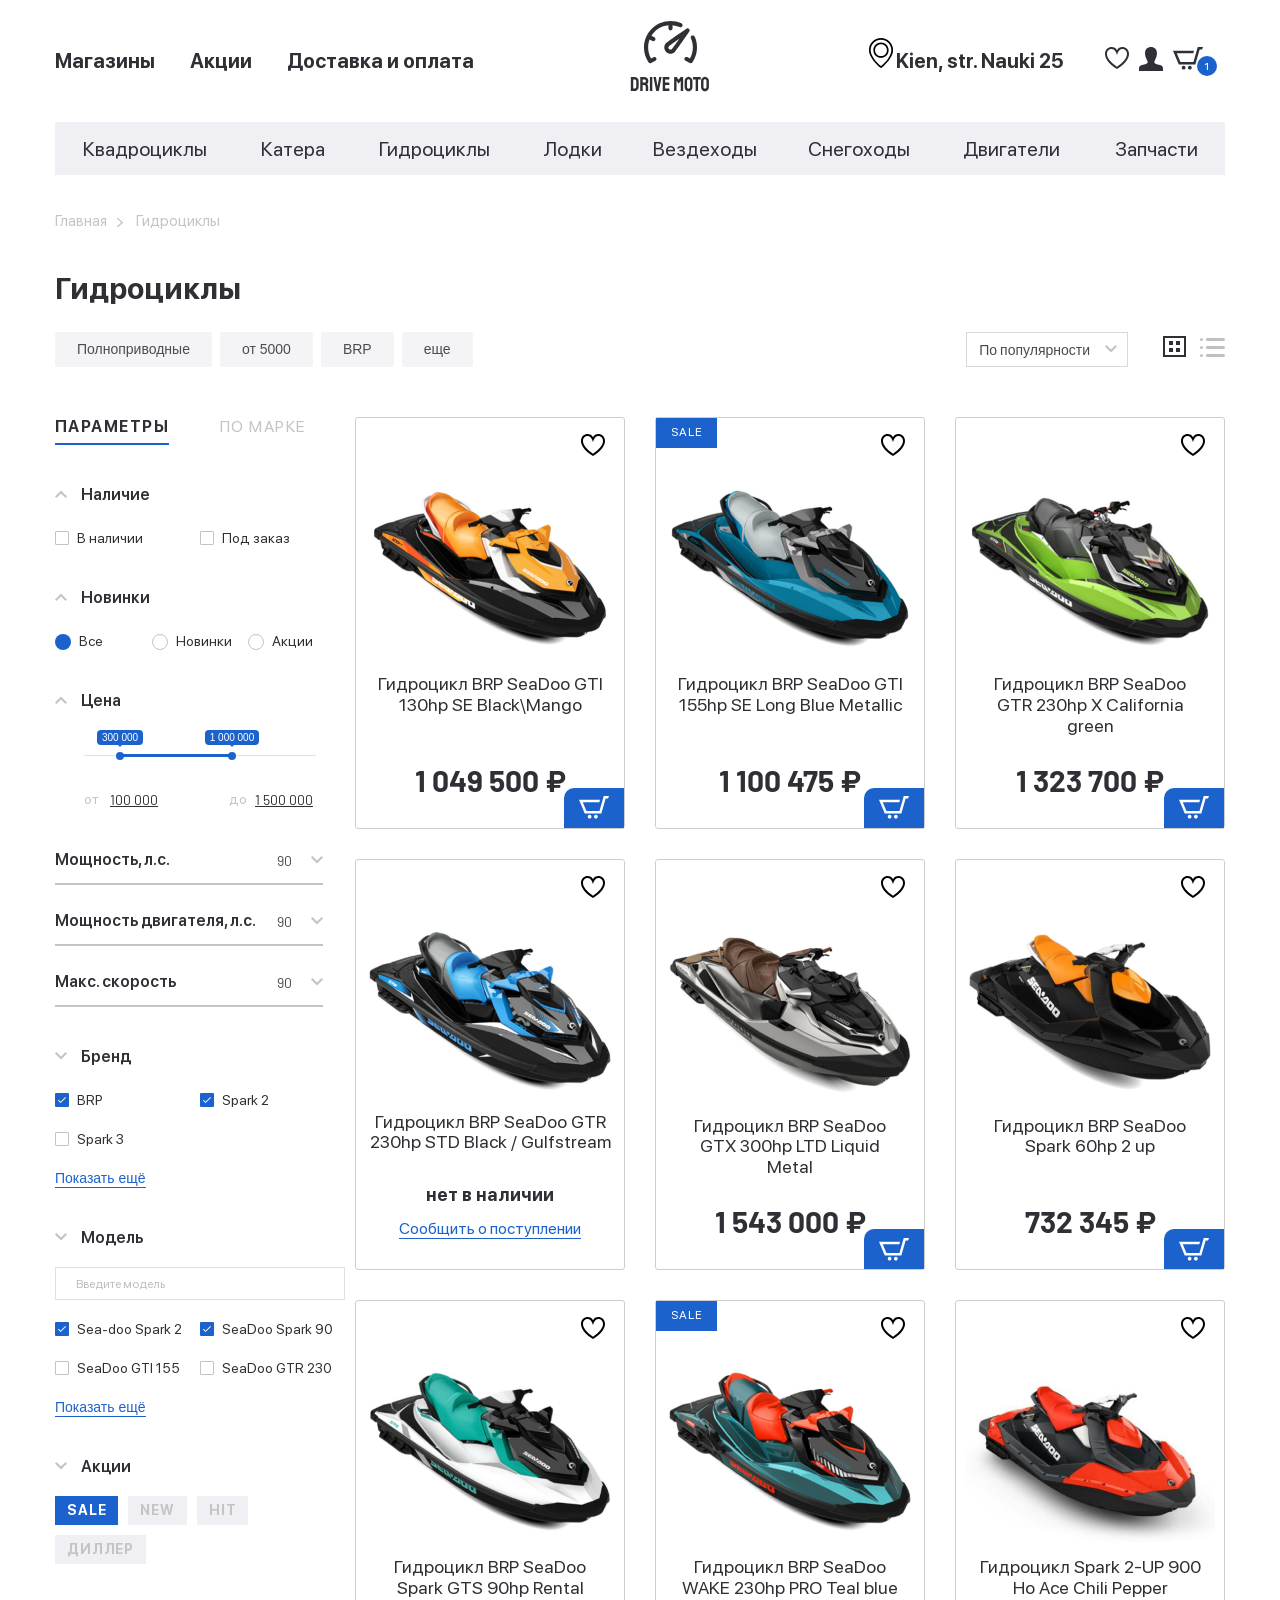
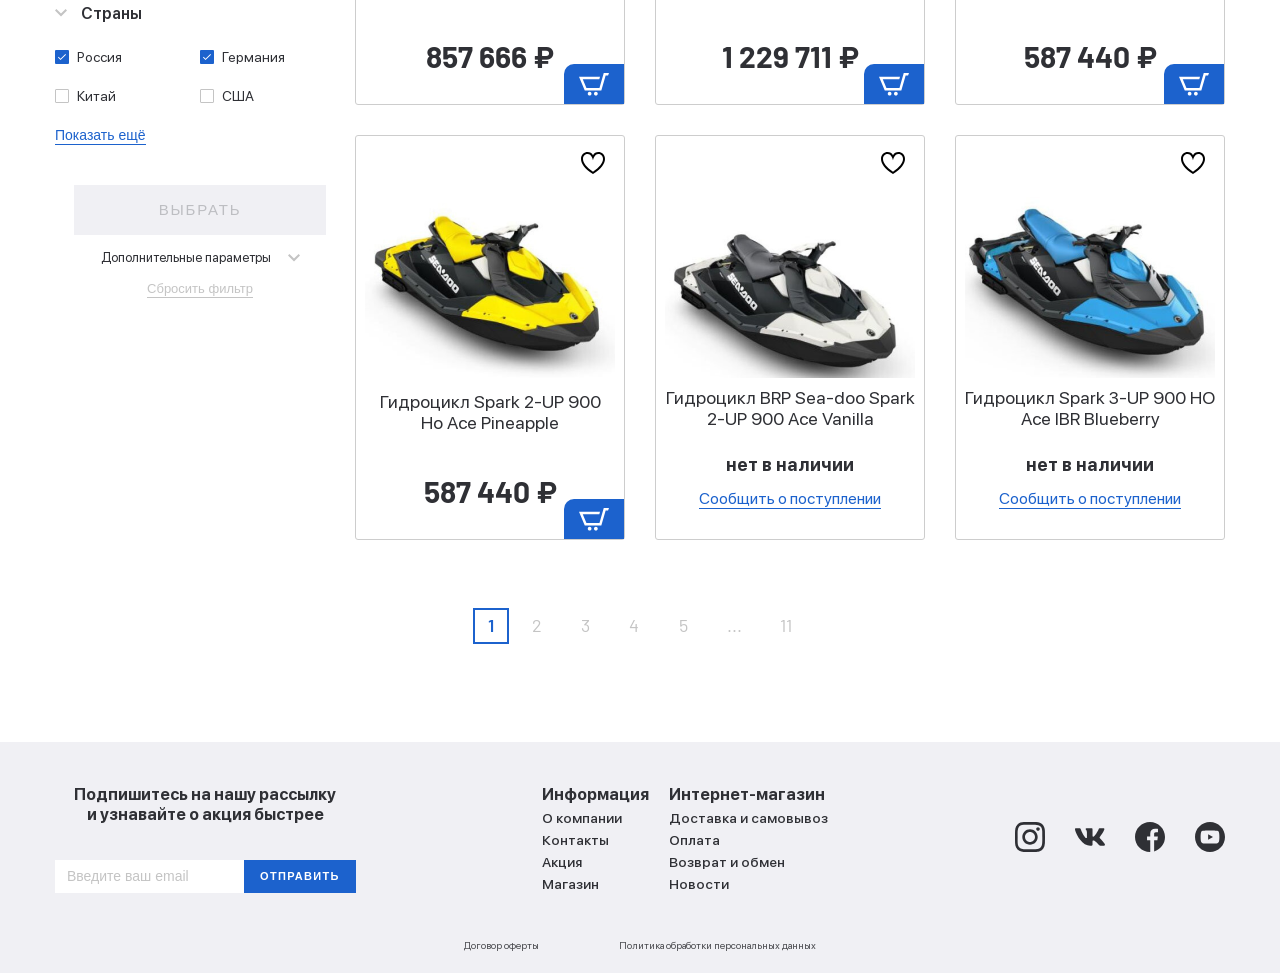
==== catalog.html @ 0e4969b5 "commit" ====
<!DOCTYPE html>
<html lang="en">
<head>
  <meta charset="UTF-8">
  <meta name="viewport" content="width=device-width, initial-scale=1.0">
  <meta http-equiv="X-UA-Compatible" content="ie=edge">
  <title>Online store scooter Category</title>
  <link rel="stylesheet" href="css/style.min.css">
</head>
<body>
    <header class="header">
    <!--  header .header__top -->
    <div class="header__top">
      <div class="container">
        <div class="header__top-inner">
          <!--  nav .menu-nav -->
          <nav class="menu-nav">
            <button class="menu__btn" type="button">
              <div class="menu__btn-line"></div>
              <div class="menu__btn-line"></div>
              <div class="menu__btn-line"></div>
            </button>
            <ul class="menu-nav__list">
              <li class="menu-nav__item">
                <a class="menu-nav__link" href="#">Магазины</a>
              </li>

              <li class="menu-nav__item">
                <a class="menu-nav__link" href="#">Акции</a>
              </li>

              <li class="menu-nav__item">
                <a class="menu-nav__link" href="#">Доставка и оплата</a>
              </li>
            </ul>
          </nav>
          <!-- / nav.menu-nav -->

          <a class="logo" href="/">
            <img class="logo__img" src="img/logo.svg" alt="logo">
            <img class="logo__img-mobile" src="img/logo-mobile.svg" alt="logo">
          </a>

          <!--  .header__box -->
          <div class="header__box">
            <p class="header__adress">Kien,  str. Nauki  25</p>

            <ul class="user-list">
              <li class="user-list__item">
                <a class="user-list__link" href="#">
                  <img src="img/heart.svg" alt="hard">
                </a>
              </li>

              <li class="user-list__item">
                <a class="user-list__link" href="#">
                  <img src="img/user.svg" alt="user">
                </a>
              </li>

              <li class="user-list__item">
                <a class="user-list__link basket" href="#">
                  <img src="img/basket.svg" alt="cart">
                  <p class="basket__num">1</p>
                </a>
              </li> 
            </ul>

          </div>
          <!-- / .header__box -->

        </div>

      </div>
    </div>
    <!-- / header.header__top -->

    <!--  menu-mobile -->
    <div class="menu-mobile">
      <ul class="menu-mobile__list">
        <li class=" menu-mobile__item">
          <a class="menu-mobile__link" href="#">
            <img class="menu-mobile__img" src="img/user-mobile.svg" alt="icon">
            <p>Войти</p>
          </a>
        </li>

        <li class=" menu-mobile__item">
          <a class="menu-mobile__link" href="#">
            <img class="menu-mobile__img" src="img/user-mobile.svg" alt="icon">
            <p>Регистрация</p>
          </a>
        </li>

        <li class=" menu-mobile__item">
          <a class="menu-mobile__link" href="#">
            <img class="menu-mobile__img" src="img/favorite-mobile.svg" alt="icon">
            <p>Избранное</p>
          </a>
        </li>

        <li class=" menu-mobile__item">
          <a class="menu-mobile__link" href="#">
            <img class="menu-mobile__img" src="img/basket.svg" alt="icon">
            <p>Корзина</p>
          </a>
        </li>

        <li class=" menu-mobile__item">
          <a class="menu-mobile__link" href="#">
            <img class="menu-mobile__img" src="img/home.svg" alt="icon">
            <p>Магазины</p>
          </a>
        </li>

        <li class=" menu-mobile__item">
          <a class="menu-mobile__link" href="#">
            <img class="menu-mobile__img" src="img/persent.svg" alt="icon">
            <p>Акции</p>
          </a>
        </li>

        <li class=" menu-mobile__item">
          <a class="menu-mobile__link" href="#">
            <img class="menu-mobile__img" src="img/box.svg" alt="icon">
            <p>Доставка и оплата</p>
          </a>
        </li>

        <li class=" menu-mobile__item">
          <a class="menu-mobile__link" href="#">
            <p>Квадроциклы</p>
          </a>
        </li>

        <li class=" menu-mobile__item">
          <a class="menu-mobile__link" href="#">
            <p>Катера</p>
          </a>
        </li>

        <li class=" menu-mobile__item active">
          <a class="menu-mobile__link" href="#">
            <p>Гидроциклы</p>
          </a>
        </li>

        <li class=" menu-mobile__item">
          <a class="menu-mobile__link" href="#">
            <p>Лодки</p>
          </a>
        </li>

        <li class=" menu-mobile__item">
          <a class="menu-mobile__link" href="#">
            <p>Вездеходы</p>
          </a>
        </li>

        <li class=" menu-mobile__item">
          <a class="menu-mobile__link" href="#">
            <p>Снегоходы</p>
          </a>
        </li>

        <li class=" menu-mobile__item">
          <a class="menu-mobile__link" href="#">
            <p>Двигатели</p>
          </a>
        </li>

        <li class=" menu-mobile__item">
          <a class="menu-mobile__link" href="#">
            <p>Запчасти</p>
          </a>
        </li>
      </ul>

      <p class="menu-mobile__adress">Москва,<br>ул. Науки  25</p>
    </div>
    <!-- / menu-mobile -->

    <!--  menu-mobile__line -->
    <div class="menu-mobile__line">
      <ul class="menu-nav__list">
        <li class="menu-nav__item">
          <a class="menu-nav__link" href="#">Магазины</a>
        </li>

        <li class="menu-nav__item">
          <a class="menu-nav__link" href="#">Акции</a>
        </li>

        <li class="menu-nav__item">
          <a class="menu-nav__link" href="#">Доставка и оплата</a>
        </li>
      </ul>
    </div>
    <!-- / menu-mobile__line -->

    <!--  header__bottom -->
    <div class="header__bottom">
      <div class="container">
        <div class="header__bottom-inner">
          <!--  .menu-categories -->
          <ul class="menu-categories">
            <li class="menu-categories__item">
              <a class="menu-categories__link area__link" href="#" aria-label="Квадроциклы"></a>
            </li>

            <li class="menu-categories__item">
              <a class="menu-categories__link area__link" href="#" aria-label="Катера"></a>
            </li>

            <li class="menu-categories__item">
              <a class="menu-categories__link area__link" href="#" aria-label="Гидроциклы"></a>
            </li>

            <li class="menu-categories__item">
              <a class="menu-categories__link area__link" href="#" aria-label="Лодки"></a>
            </li>

            <li class="menu-categories__item">
              <a class="menu-categories__link area__link" href="#" aria-label="Вездеходы"></a>
            </li>

            <li class="menu-categories__item">
              <a class="menu-categories__link area__link" href="#" aria-label="Снегоходы"></a>
            </li>

            <li class="menu-categories__item">
              <a class="menu-categories__link area__link" href="#" aria-label="Двигатели"></a>
            </li>

            <li class="menu-categories__item">
              <a class="menu-categories__link area__link" href="#" aria-label="Запчасти"></a>
            </li>
          </ul>
          <!--  .menu-categories -->
        </div>
      </div>
    </div>
    <!--  .header__bottom -->
  </header>
  
  <div class="breadcrumbs">
  <div class="container">
    <ul class="breadcrumbs__list">
      <li class="breadcrumbs__list-item">
        <a href="#">Главная</a>
      </li>
      <li class="breadcrumbs__list-item">
        <span>Гидроциклы</span>
      </li>
    </ul>
  </div>
</div>  
    <section class="catalog">
    <div class="container">
      <h2 class="catalog__title">Гидроциклы</h2>
      <!--  catalog__filter-->
      <div class="catalog__filter">
        <!--  catalog__filter-items-->
        <div class="catalog__filter-items">
          <button>Полноприводные</button>
          <button>от 5000</button>
          <button>BRP</button>
          <button>еще</button>
        </div>

        <!--  catalog__filter-btn-->
        <div class="catalog__filter-btns">
          <select class="filter-style catalog__filter-select">
            <option>По популярности</option>
            <option>По скидке</option>
            <option>По дате</option>
          </select>

          <div class="catalog__filter-btnbox">
            <button class="catalog__filter-btn catalog__filter-btngrid active">
              <svg width="23" height="21" viewBox="0 0 23 21" fill="none" xmlns="http://www.w3.org/2000/svg">
                <rect x="1" y="1" width="21" height="19" stroke="#2F3035" stroke-width="2"/>
                <rect x="7" y="6" width="2" height="2" fill="#2F3035" stroke="#2F3035" stroke-width="2"/>
                <rect x="7" y="13" width="2" height="2" fill="#2F3035" stroke="#2F3035" stroke-width="2"/>
                <rect x="14" y="6" width="2" height="2" fill="#2F3035" stroke="#2F3035" stroke-width="2"/>
                <rect x="14" y="13" width="2" height="2" fill="#2F3035" stroke="#2F3035" stroke-width="2"/>
              </svg>
            </button>
            <button class="catalog__filter-btn catalog__filter-btnlist">
              <svg width="25" height="19" viewBox="0 0 25 19" fill="none" xmlns="http://www.w3.org/2000/svg">
              <g opacity="1">
              <rect x="6" width="19" height="3" rx="1.5" fill="#2F3035"/>
              <rect x="6" y="8" width="19" height="3" rx="1.5" fill="#2F3035"/>
              <rect x="6" y="16" width="19" height="3" rx="1.5" fill="#2F3035"/>
              <rect width="3" height="3" rx="1.5" fill="#2F3035"/>
              <rect y="8" width="3" height="3" rx="1.5" fill="#2F3035"/>
              <rect y="16" width="3" height="3" rx="1.5" fill="#2F3035"/>
              </g>
              </svg>
              </button>
          </div>
        </div>

        <!-- / catalog__filter-btn-->
      </div>
      <!-- / catalog__filter-->

      <!--  catalog__inner-->
      <div class="catalog__inner">
        <!--  catalog__inner-aside-->
        <aside class="catalog__inner-aside aside-filter">
          <button class="aside-filter__btn">Фильтр</button>

          <div class="tabs-wrapper">
            <!--  tabs aside-filter__tabs-->
            <div class="tabs aside-filter__tabs">
                <a class="tab aside-filter__tab tab--active" href="#aside-filter__options"><span>Параметры</span></a>
                <a class="tab aside-filter__tab" href="#aside-filter__brand"><span>По марке</span></a>
            </div>
            <!-- / tabs aside-filter__tabs-->

            <div class="tabs-container">
              <div class="tabs-content aside-filter__tabs-content tabs-content--active" id="aside-filter__options">
                <!-- / tabs aside-filter__form-->
                <form class="aside-filter__form" action="#" id="aside-filter__form">
                  <ul class="aside-filter__list">
                    <li class="aside-filter__item aside-filter__item-drop active">
                      <h4 class="aside-filter__item-title filter__item-drop">Наличие</h4>

                      <div class="aside-filter__content aside-filter__content-checkbox">
                        <div class="aside-filter__content-box">
                          <label class="aside-filter__content-label">
                            <input class="filter-style" type="checkbox">В наличии
                          </label >
                        </div>

                        <div class="aside-filter__content-box">
                          <label class="aside-filter__content-label">
                            <input class="filter-style" type="checkbox">Под заказ
                          </label>
                        </div>
                      </div>
                    </li>

                    <li class="aside-filter__item aside-filter__item-drop active">
                      <h4 class="aside-filter__item-title filter__item-drop">Новинки</h4>

                      <div class="aside-filter__content aside-filter__content-radio">
                        <div class="aside-filter__content-box">
                          <label class="aside-filter__content-label">
                            <input class="filter-style checked" type="radio" name="radio">Все
                          </label >
                        </div>

                        <div class="aside-filter__content-box">
                          <label class="aside-filter__content-label">
                            <input class="filter-style" type="radio" name="radio">Новинки
                          </label>
                        </div>

                        <div class="aside-filter__content-box">
                          <label class="aside-filter__content-label">
                            <input class="filter-style" type="radio" name="radio">Акции
                          </label>
                        </div>
                      </div>
                    </li>

                    <li class="aside-filter__item aside-filter__item-drop aside-filter__item-drop-range active">
                      <h4 class="aside-filter__item-title filter__item-drop">Цена</h4>

                      <div class="aside-filter__content">

                        <input type="text" class="js-range-slider" name="my_range" value=""
                          data-type="double"
                          data-min="100000"
                          data-max="1500000"
                          data-from="300000"
                          data-to="1000000"
                          data-grid="false"
                          data-step="10000"
                        />

                      </div>

                    </li>

                    <li class="aside-filter__item aside-filter__item-list">
                      <div class="filter__item-list">
                        <h4 class="aside-filter__item-title filter__item-listtitle">Мощность, л.с.</h4>
                        
                        <select class="filter-style filter__item-listselect">
                          <option>90</option>
                          <option>130</option>
                          <option>150</option>
                          <option>200</option>
                        </select>
                      </div>

                      <div class="filter__item-list">
                        <h4 class="aside-filter__item-title filter__item-listtitle">Мощность двигателя, л.с.</h4>
                        
                        <select class="filter-style filter__item-listselect">
                          <option>90</option>
                          <option>130</option>
                          <option>150</option>
                          <option>200</option>
                        </select>
                      </div>

                      <div class="filter__item-list">
                        <h4 class="aside-filter__item-title filter__item-listtitle">Макс. скорость</h4>
                        
                        <select class="filter-style filter__item-listselect">
                          <option>90</option>
                          <option>130</option>
                          <option>150</option>
                          <option>200</option>
                        </select>
                      </div>
                    </li>

                    <li class="aside-filter__item">
                      <h4 class="aside-filter__item-title filter__item-drop">Бренд</h4>

                      <div class="aside-filter__content">
                        <div class="aside-filter__content-box">
                          <label class="aside-filter__content-label">
                            <input class="filter-style checked" type="checkbox">BRP
                          </label >
                        </div>

                        <div class="aside-filter__content-box">
                          <label class="aside-filter__content-label">
                            <input class="filter-style checked" type="checkbox">Spark 2
                          </label>
                        </div>

                        <div class="aside-filter__content-box">
                          <label class="aside-filter__content-label">
                            <input class="filter-style" type="checkbox">Spark 3
                          </label>
                        </div>

                        <div class="filter-more">
                          <button class="filter-more__btn" type="button">Показать ещё</button>
                        </div>
                      </div>
                      
                    </li>

                    <li class="aside-filter__item">
                      <h4 class="aside-filter__item-title filter__item-drop">Модель</h4>

                      <div class="aside-filter__content">
                        <input class="filter-search" type="text" placeholder="Введите модель">

                        <div class="aside-filter__content-box">
                          <label class="aside-filter__content-label">
                            <input class="filter-style checked" type="checkbox">Sea-doo Spark 2
                          </label >
                        </div>

                        <div class="aside-filter__content-box">
                          <label class="aside-filter__content-label">
                            <input class="filter-style checked" type="checkbox">SeaDoo Spark 90 
                          </label>
                        </div>

                        <div class="aside-filter__content-box">
                          <label class="aside-filter__content-label">
                            <input class="filter-style" type="checkbox">SeaDoo GTI 155
                          </label>
                        </div>

                        <div class="aside-filter__content-box">
                          <label class="aside-filter__content-label">
                            <input class="filter-style" type="checkbox">SeaDoo GTR 230
                          </label>
                        </div>

                        <div class="filter-more">
                          <button class="filter-more__btn" type="button">Показать ещё</button>
                        </div>
                      </div>
                    </li>

                    <li class="aside-filter__item btn-checked">
                      <h4 class="aside-filter__item-title filter__item-drop ">Акции</h4>

                      <div class="aside-filter__content">
                        <div class="aside-filter__content-box checked">
                          <label class="aside-filter__content-label">
                            <input class="filter-style" type="checkbox">SALE
                          </label >
                        </div>

                        <div class="aside-filter__content-box">
                          <label class="aside-filter__content-label">
                            <input class="filter-style" type="checkbox">NEW
                          </label>
                        </div>

                        <div class="aside-filter__content-box">
                          <label class="aside-filter__content-label">
                            <input class="filter-style" type="checkbox">HIT
                          </label>
                        </div>

                        <div class="aside-filter__content-box">
                          <label class="aside-filter__content-label">
                            <input class="filter-style" type="checkbox">ДИЛЛЕР
                          </label>
                        </div>
                      </div>
                    </li>

                    <li class="aside-filter__item">
                      <h4 class="aside-filter__item-title filter__item-drop">Страны</h4>

                      <div class="aside-filter__content">
                        <div class="aside-filter__content-box">
                          <label class="aside-filter__content-label">
                            <input class="filter-style checked" type="checkbox">Россия
                          </label >
                        </div>

                        <div class="aside-filter__content-box">
                          <label class="aside-filter__content-label">
                            <input class="filter-style checked" type="checkbox">Германия
                          </label>
                          </div>

                        <div class="aside-filter__content-box">
                          <label class="aside-filter__content-label">
                            <input class="filter-style" type="checkbox">Китай
                          </label>
                          </div>

                        <div class="aside-filter__content-box">
                          <label class="aside-filter__content-label">
                            <input class="filter-style" type="checkbox">CША
                          </label>
                        </div>

                        <div class="filter-more">
                          <button class="filter-more__btn" type="button">Показать ещё</button>
                        </div>
                      </div>
                    </li>

                    <li class="aside-filter__item aside-filter__item-send ">
                      <button class="filter-btn__send" type="submit" disabled>ВЫБРАТЬ</button>

                      <div class="filter__extra" type="submit">
                        <div class="filter__extra-title">Дополнительные параметры</div>
                        <div class="filter__extra-content">
                          <p class="text">Lorem ipsum dolor sit.</p>
                          <p class="text">Lorem ipsum dolor sit.</p>
                          <p class="text">Lorem ipsum dolor sit.</p>
                          <p class="text">Lorem ipsum dolor sit.</p>
                        </div>
                      </div>
                      
                      <button class="filter-btn__reset" type="reset" form="aside-filter__form">Сбросить фильтр</button>
                    </li>
                  </ul>
                </form>
              </div>

              <div class="tabs-content aside-filter__tabs-content" id="aside-filter__brand">tabs-content 2</div>
            </div>
          </div>
        </aside>
        <!-- / catalog__inner-aside-->

        <!--  catalog__inner-list-->
        <div class="catalog__inner-list">
          <div class="products-item__wrapper">
            <button class="products-item__favorite"></button>

            <a class="products-item" href="#">
              <div class="products-item__img">
                <img src="img/content/gidrotsikl-1.png" alt="product">
              </div>
              <h3 class="products-item__title">Гидроцикл BRP SeaDoo GTI 130hp SE Black\Mango</h3>
              
              <p class="price products-item__price">1 049 500 &#x20bd</p>
              <p class="products-item__hover-text">посмотреть товар</p>
              <p class="products-item__notify-text">нет в наличии</p>
              <a class="products-item__notify-link" href="#">Сообщить о поступлении</a>
            </a>

            <button class="products-item__basket">
              <img src="img/basket-white.svg" alt="cart">
            </button>
          </div>

          <div class="products-item__wrapper">
            <button class="products-item__favorite"></button>

            <a class="products-item products-item--sale" href="#">
              <div class="products-item__img">
                <img src="img/content/gidrotsikl-2.png" alt="product">
              </div>
              <h3 class="products-item__title">Гидроцикл BRP SeaDoo GTI 155hp SE Long Blue Metallic</h3>
              
              <p class="price products-item__price">1 100 475 &#x20bd</p>
              <p class="products-item__hover-text">посмотреть товар</p>
              <p class="products-item__notify-text">нет в наличии</p>
              <a class="products-item__notify-link" href="#">Сообщить о поступлении</a>
            </a>

            <button class="products-item__basket">
              <img src="img/basket-white.svg" alt="cart">
            </button>
          </div>

          <div class="products-item__wrapper">
            <button class="products-item__favorite"></button>

            <a class="products-item  " href="#">
              <div class="products-item__img">
                <img src="img/content/gidrotsikl-3.png" alt="product">
              </div>
              <h3 class="products-item__title">Гидроцикл BRP SeaDoo GTR 230hp X California green </h3>
              
              <p class="price products-item__price">1 323 700 &#x20bd</p>
              <p class="products-item__hover-text">посмотреть товар</p>
              <p class="products-item__notify-text">нет в наличии</p>
              <a class="products-item__notify-link" href="#">Сообщить о поступлении</a>
            </a>

            <button class="products-item__basket">
              <img src="img/basket-white.svg" alt="cart">
            </button>
          </div>

          <div class="products-item__wrapper products-item__not-available">
            <button class="products-item__favorite"></button>

            <a class="products-item  products-item--sale" href="#">
              <div class="products-item__img">
                <img src="img/content/gidrotsikl-4.png" alt="product">
              </div>
              <h3 class="products-item__title">Гидроцикл BRP SeaDoo GTR 230hp STD Black / Gulfstream</h3>
              
              <p class="price products-item__price">1 323 700 &#x20bd</p>
              <p class="products-item__hover-text">посмотреть товар</p>
              <p class="products-item__notify-text">нет в наличии</p>
              <a class="products-item__notify-link" href="#">Сообщить о поступлении</a>
            </a>

            <button class="products-item__basket">
              <img src="img/basket-white.svg" alt="cart">
            </button>
          </div>

          <div class="products-item__wrapper">
            <button class="products-item__favorite"></button>

            <a class="products-item  " href="#">
              <div class="products-item__img">
                <img src="img/content/gidrotsikl-5.png" alt="product">
              </div>
              <h3 class="products-item__title">Гидроцикл BRP SeaDoo GTX 300hp LTD Liquid Metal</h3>
              
              <p class="price products-item__price">1 543 000 &#x20bd</p>
              <p class="products-item__hover-text">посмотреть товар</p>
              <p class="products-item__notify-text">нет в наличии</p>
              <a class="products-item__notify-link" href="#">Сообщить о поступлении</a>
            </a>

            <button class="products-item__basket">
              <img src="img/basket-white.svg" alt="cart">
            </button>
          </div>

          <div class="products-item__wrapper">
            <button class="products-item__favorite"></button>

            <a class="products-item  " href="#">
              <div class="products-item__img">
                <img src="img/content/gidrotsikl-6.png" alt="product">
              </div>
              <h3 class="products-item__title">Гидроцикл BRP SeaDoo Spark 60hp 2 up</h3>
              
              <p class="price products-item__price">732 345 &#x20bd</p>
              <p class="products-item__hover-text">посмотреть товар</p>
              <p class="products-item__notify-text">нет в наличии</p>
              <a class="products-item__notify-link" href="#">Сообщить о поступлении</a>
            </a>

            <button class="products-item__basket">
              <img src="img/basket-white.svg" alt="cart">
            </button>
          </div>

          <div class="products-item__wrapper">
            <button class="products-item__favorite"></button>

            <a class="products-item  " href="#">
              <div class="products-item__img">
                <img src="img/content/gidrotsikl-7.png" alt="product">
              </div>
              <h3 class="products-item__title">Гидроцикл BRP SeaDoo Spark GTS 90hp Rental</h3>
              
              <p class="price products-item__price">857 666 &#x20bd</p>
              <p class="products-item__hover-text">посмотреть товар</p>
              <p class="products-item__notify-text">нет в наличии</p>
              <a class="products-item__notify-link" href="#">Сообщить о поступлении</a>
            </a>

            <button class="products-item__basket">
              <img src="img/basket-white.svg" alt="cart">
            </button>
          </div>

          <div class="products-item__wrapper">
            <button class="products-item__favorite"></button>

            <a class="products-item  products-item--sale" href="#">
              <div class="products-item__img">
                <img src="img/content/gidrotsikl-8.png" alt="product">
              </div>
              <h3 class="products-item__title">Гидроцикл BRP SeaDoo WAKE 230hp PRO Teal blue </h3>
              
              <p class="price products-item__price">1 229 711 &#x20bd</p>
              <p class="products-item__hover-text">посмотреть товар</p>
              <p class="products-item__notify-text">нет в наличии</p>
              <a class="products-item__notify-link" href="#">Сообщить о поступлении</a>
            </a>

            <button class="products-item__basket">
              <img src="img/basket-white.svg" alt="cart">
            </button>
          </div>

          <div class="products-item__wrapper">
            <button class="products-item__favorite"></button>

            <a class="products-item  " href="#">
              <div class="products-item__img">
                <img src="img/content/gidrotsikl-9.png" alt="product">
              </div>
              <h3 class="products-item__title">Гидроцикл Spark 2-UP 900 Ho Ace Chili Pepper</h3>
              
              <p class="price products-item__price">587 440 &#x20bd</p>
              <p class="products-item__hover-text">посмотреть товар</p>
              <p class="products-item__notify-text">нет в наличии</p>
              <a class="products-item__notify-link" href="#">Сообщить о поступлении</a>
            </a>

            <button class="products-item__basket">
              <img src="img/basket-white.svg" alt="cart">
            </button>
          </div>

          <div class="products-item__wrapper">
            <button class="products-item__favorite"></button>

            <a class="products-item  " href="#">
              <div class="products-item__img">
                <img src="img/content/gidrotsikl-10.png" alt="product">
              </div>
              <h3 class="products-item__title">Гидроцикл Spark 2-UP 900 Ho Ace Pineapple </h3>
              
              <p class="price products-item__price">587 440 &#x20bd</p>
              <p class="products-item__hover-text">посмотреть товар</p>
              <p class="products-item__notify-text">нет в наличии</p>
              <a class="products-item__notify-link" href="#">Сообщить о поступлении</a>
            </a>

            <button class="products-item__basket">
              <img src="img/basket-white.svg" alt="cart">
            </button>
          </div>

          <div class="products-item__wrapper products-item__not-available">
            <button class="products-item__favorite"></button>

            <a class="products-item  " href="#">
              <div class="products-item__img">
                <img src="img/content/gidrotsikl-11.png" alt="product">
              </div>
              <h3 class="products-item__title">Гидроцикл BRP Sea-doo Spark 2-UP 900 Ace Vanilla</h3>
              
              <p class="price products-item__price">1 323 700 &#x20bd</p>
              <p class="products-item__hover-text">посмотреть товар</p>
              <p class="products-item__notify-text">нет в наличии</p>
              <a class="products-item__notify-link" href="#">Сообщить о поступлении</a>
            </a>

            <button class="products-item__basket">
              <img src="img/basket-white.svg" alt="cart">
            </button>
          </div>

          <div class="products-item__wrapper products-item__not-available">
            <button class="products-item__favorite"></button>

            <a class="products-item  " href="#">
              <div class="products-item__img">
                <img src="img/content/gidrotsikl-12.png" alt="product">
              </div>
              <h3 class="products-item__title">Гидроцикл Spark 3-UP 900 HO Ace IBR Blueberry</h3>
              
              <p class="price products-item__price">1 323 700 &#x20bd</p>
              <p class="products-item__hover-text">посмотреть товар</p>
              <p class="products-item__notify-text">нет в наличии</p>
              <a class="products-item__notify-link" href="#">Сообщить о поступлении</a>
            </a>

            <button class="products-item__basket">
              <img src="img/basket-white.svg" alt="cart">
            </button>
          </div>

        </div>
      </div>
      <!-- / catalog__inner-->

      <!--  pagination-->
      <div class="pagination">
        <ul class="pagination-list">
          <li class=" pagination-list__item active">
            <a class="area__link" href="#" aria-label="1"></a>
          </li>
          <li class="pagination-list__item">
            <a class="area__link" href="#" aria-label="2"></a>
          </li>
          <li class="pagination-list__item">
            <a class="area__link" href="#" aria-label="3"></a>
          </li>
          <li class="pagination-list__item">
            <a class="area__link" href="#" aria-label="4"></a>
          </li>
          <li class="pagination-list__item">
            <a class="area__link" href="#" aria-label="5"></a>
          </li>
          <li class="pagination-list__item">
            <a class="area__link" href="#" aria-label="..."></a>
          </li>
          <li class="pagination-list__item">
            <a class="area__link" href="#" aria-label="11"></a>
          </li>
        </ul>
      </div>
      <!-- / pagination-->
    </div>
  </section>  
  
    <footer class="footer">
    <div class="container">
      <h2 class="visually-hidden">Подвал сайта</h2>
      <!--  footer__top-->
      <div class="footer__top">
        <div class="footer__top-inner">
          <div class="footer__top-item footer__top-item--newsletter">
            <h3 class="footer__top-title">Подпишитесь на нашу рассылку<br> и узнавайте о акция быстрее</h3>
            
            <form class="footer-form" action="#">
              <input class="footer-input" type="text" placeholder="Введите ваш email">
              <button class="footer-btn" type="submit">отправить</button>
            </form>
          </div>

          <div class="footer__top-itemmenu">
            <div class="footer__top-item footer__top-item--info">
              <h3 class="footer__top-title">Информация</h3>
              <ul class="footer__list">
                <li class="footer__list-item">
                  <a href="#">О компании</a>
                </li>
                <li class="footer__list-item">
                  <a href="#">Контакты</a>
                </li>
                <li class="footer__list-item">
                  <a href="#">Акция</a>
                </li>
                <li class="footer__list-item">
                  <a href="#">Магазин</a>
                </li>
              </ul>
            </div>
            <div class="footer__top-item footer__top-item--shop">
              <h3 class="footer__top-title">Интернет-магазин</h3>
              <ul class="footer__list">
                <li class="footer__list-item">
                  <a href="#">Доставка и самовывоз</a>
                </li>
                <li class="footer__list-item">
                  <a href="#">Оплата</a>
                </li>
                <li class="footer__list-item">
                  <a href="#">Возврат и обмен</a>
                </li>
                <li class="footer__list-item">
                  <a href="#">Новости</a>
                </li>
              </ul>
            </div>
          </div>

          <div class="footer__top-item footer__top-item--social">
            <ul class="social-list">
              <li class="social-list__item">
                <a href="#">
                  <img src="img/instagram.svg" alt="instagram">
                </a>
              </li>
              <li class="social-list__item">
                <a href="#">
                  <img src="img/vkontakte.svg" alt="vkontakte">
                </a>
              </li>
              <li class="social-list__item">
                <a href="#">
                  <img src="img/facebook.svg" alt="facebook">
                </a>
              </li>
              <li class="social-list__item">
                <a href="#">
                  <img src="img/youtube.svg" alt="youtube">
                </a>
              </li>
            </ul>
          </div>
        </div>
      </div>
      <!-- / footer__top-->

      <!--  footer__top-->
      <div class="footer__bottom">
        <a class="footer__bottom-link" href="#">Договор оферты</a>
        <a class="footer__bottom-link" href="#">Политика обработки персональных данных</a>
      </div>
      <!-- / footer__top-->
    </div>
  </footer>
  <script src="js/app.min.js"></script>
</body>
</html>
---- css/style.min.css ----
@charset "UTF-8";
/**
Ion.RangeSlider, 2.3.1
© Denis Ineshin, 2010 - 2019, IonDen.com
Build date: 2019-12-19 16:51:02
*/
.irs {
  position: relative;
  display: block;
  -webkit-touch-callout: none;
  -webkit-user-select: none;
  -khtml-user-select: none;
  -moz-user-select: none;
  -ms-user-select: none;
  user-select: none;
  font-size: 12px;
  font-family: Arial, sans-serif;
}

.irs-line {
  position: relative;
  display: block;
  overflow: hidden;
  outline: none !important;
}

.irs-bar {
  position: absolute;
  display: block;
  left: 0;
  width: 0;
}

.irs-shadow {
  position: absolute;
  display: none;
  left: 0;
  width: 0;
}

.irs-handle {
  position: absolute;
  display: block;
  box-sizing: border-box;
  cursor: default;
  z-index: 1;
}

.irs-handle.type_last {
  z-index: 2;
}

.irs-min,
.irs-max {
  position: absolute;
  display: block;
  cursor: default;
}

.irs-min {
  left: 0;
}

.irs-max {
  right: 0;
}

.irs-from,
.irs-to,
.irs-single {
  position: absolute;
  display: block;
  top: 0;
  left: 0;
  cursor: default;
  white-space: nowrap;
}

.irs-grid {
  position: absolute;
  display: none;
  bottom: 0;
  left: 0;
  width: 100%;
  height: 20px;
}

.irs-with-grid .irs-grid {
  display: block;
}

.irs-grid-pol {
  position: absolute;
  top: 0;
  left: 0;
  width: 1px;
  height: 8px;
  background: #000;
}

.irs-grid-pol.small {
  height: 4px;
}

.irs-grid-text {
  position: absolute;
  bottom: 0;
  left: 0;
  white-space: nowrap;
  text-align: center;
  font-size: 9px;
  line-height: 9px;
  padding: 0 3px;
  color: #000;
}

.irs-disable-mask {
  position: absolute;
  display: block;
  top: 0;
  left: -1%;
  width: 102%;
  height: 100%;
  cursor: default;
  background: rgba(0, 0, 0, 0);
  z-index: 2;
}

.lt-ie9 .irs-disable-mask {
  background: #000;
  filter: alpha(opacity=0);
  cursor: not-allowed;
}

.irs-disabled {
  opacity: 0.4;
}

.irs-hidden-input {
  position: absolute !important;
  display: block !important;
  top: 0 !important;
  left: 0 !important;
  width: 0 !important;
  height: 0 !important;
  font-size: 0 !important;
  line-height: 0 !important;
  padding: 0 !important;
  margin: 0 !important;
  overflow: hidden;
  outline: none !important;
  z-index: -9999 !important;
  background: none !important;
  border-style: solid !important;
  border-color: transparent !important;
}

.irs--flat {
  height: 40px;
}

.irs--flat.irs-with-grid {
  height: 60px;
}

.irs--flat .irs-line {
  top: 25px;
  height: 12px;
  background-color: #e1e4e9;
  border-radius: 4px;
}

.irs--flat .irs-bar {
  top: 25px;
  height: 12px;
  background-color: #ed5565;
}

.irs--flat .irs-bar--single {
  border-radius: 4px 0 0 4px;
}

.irs--flat .irs-shadow {
  height: 1px;
  bottom: 16px;
  background-color: #e1e4e9;
}

.irs--flat .irs-handle {
  top: 22px;
  width: 16px;
  height: 18px;
  background-color: transparent;
}

.irs--flat .irs-handle > i:first-child {
  position: absolute;
  display: block;
  top: 0;
  left: 50%;
  width: 2px;
  height: 100%;
  margin-left: -1px;
  background-color: #da4453;
}

.irs--flat .irs-handle.state_hover > i:first-child,
.irs--flat .irs-handle:hover > i:first-child {
  background-color: #a43540;
}

.irs--flat .irs-min,
.irs--flat .irs-max {
  top: 0;
  padding: 1px 3px;
  color: #999;
  font-size: 10px;
  line-height: 1.333;
  text-shadow: none;
  background-color: #e1e4e9;
  border-radius: 4px;
}

.irs--flat .irs-from,
.irs--flat .irs-to,
.irs--flat .irs-single {
  color: white;
  font-size: 10px;
  line-height: 1.333;
  text-shadow: none;
  padding: 1px 5px;
  background-color: #ed5565;
  border-radius: 4px;
}

.irs--flat .irs-from:before,
.irs--flat .irs-to:before,
.irs--flat .irs-single:before {
  position: absolute;
  display: block;
  content: "";
  bottom: -6px;
  left: 50%;
  width: 0;
  height: 0;
  margin-left: -3px;
  overflow: hidden;
  border: 3px solid transparent;
  border-top-color: #ed5565;
}

.irs--flat .irs-grid-pol {
  background-color: #e1e4e9;
}

.irs--flat .irs-grid-text {
  color: #999;
}

.irs--big {
  height: 55px;
}

.irs--big.irs-with-grid {
  height: 70px;
}

.irs--big .irs-line {
  top: 33px;
  height: 12px;
  background-color: white;
  background: linear-gradient(to bottom, #ddd -50%, white 150%);
  border: 1px solid #ccc;
  border-radius: 12px;
}

.irs--big .irs-bar {
  top: 33px;
  height: 12px;
  background-color: #92bce0;
  border: 1px solid #428bca;
  background: linear-gradient(to bottom, #ffffff 0%, #428bca 30%, #b9d4ec 100%);
  box-shadow: inset 0 0 1px 1px rgba(255, 255, 255, 0.5);
}

.irs--big .irs-bar--single {
  border-radius: 12px 0 0 12px;
}

.irs--big .irs-shadow {
  height: 1px;
  bottom: 16px;
  background-color: rgba(66, 139, 202, 0.5);
}

.irs--big .irs-handle {
  top: 25px;
  width: 30px;
  height: 30px;
  border: 1px solid rgba(0, 0, 0, 0.3);
  background-color: #cbcfd5;
  background: linear-gradient(to bottom, white 0%, #B4B9BE 30%, white 100%);
  box-shadow: 1px 1px 2px rgba(0, 0, 0, 0.2), inset 0 0 3px 1px white;
  border-radius: 30px;
}

.irs--big .irs-handle.state_hover,
.irs--big .irs-handle:hover {
  border-color: rgba(0, 0, 0, 0.45);
  background-color: #939ba7;
  background: linear-gradient(to bottom, white 0%, #919BA5 30%, white 100%);
}

.irs--big .irs-min,
.irs--big .irs-max {
  top: 0;
  padding: 1px 5px;
  color: white;
  text-shadow: none;
  background-color: #9f9f9f;
  border-radius: 3px;
}

.irs--big .irs-from,
.irs--big .irs-to,
.irs--big .irs-single {
  color: white;
  text-shadow: none;
  padding: 1px 5px;
  background-color: #428bca;
  background: linear-gradient(to bottom, #428bca 0%, #3071a9 100%);
  border-radius: 3px;
}

.irs--big .irs-grid-pol {
  background-color: #428bca;
}

.irs--big .irs-grid-text {
  color: #428bca;
}

.irs--modern {
  height: 55px;
}

.irs--modern.irs-with-grid {
  height: 55px;
}

.irs--modern .irs-line {
  top: 25px;
  height: 5px;
  background-color: #d1d6e0;
  background: linear-gradient(to bottom, #e0e4ea 0%, #d1d6e0 100%);
  border: 1px solid #a3adc1;
  border-bottom-width: 0;
  border-radius: 5px;
}

.irs--modern .irs-bar {
  top: 25px;
  height: 5px;
  background: #20b426;
  background: linear-gradient(to bottom, #20b426 0%, #18891d 100%);
}

.irs--modern .irs-bar--single {
  border-radius: 5px 0 0 5px;
}

.irs--modern .irs-shadow {
  height: 1px;
  bottom: 21px;
  background-color: rgba(209, 214, 224, 0.5);
}

.irs--modern .irs-handle {
  top: 37px;
  width: 12px;
  height: 13px;
  border: 1px solid #a3adc1;
  border-top-width: 0;
  box-shadow: 1px 1px 1px rgba(0, 0, 0, 0.1);
  border-radius: 0 0 3px 3px;
}

.irs--modern .irs-handle > i:nth-child(1) {
  position: absolute;
  display: block;
  top: -4px;
  left: 1px;
  width: 6px;
  height: 6px;
  border: 1px solid #a3adc1;
  background: white;
  transform: rotate(45deg);
}

.irs--modern .irs-handle > i:nth-child(2) {
  position: absolute;
  display: block;
  box-sizing: border-box;
  top: 0;
  left: 0;
  width: 10px;
  height: 12px;
  background: #e9e6e6;
  background: linear-gradient(to bottom, white 0%, #e9e6e6 100%);
  border-radius: 0 0 3px 3px;
}

.irs--modern .irs-handle > i:nth-child(3) {
  position: absolute;
  display: block;
  box-sizing: border-box;
  top: 3px;
  left: 3px;
  width: 4px;
  height: 5px;
  border-left: 1px solid #a3adc1;
  border-right: 1px solid #a3adc1;
}

.irs--modern .irs-handle.state_hover,
.irs--modern .irs-handle:hover {
  border-color: #7685a2;
  background: #c3c7cd;
  background: linear-gradient(to bottom, #ffffff 0%, #919ba5 30%, #ffffff 100%);
}

.irs--modern .irs-handle.state_hover > i:nth-child(1),
.irs--modern .irs-handle:hover > i:nth-child(1) {
  border-color: #7685a2;
}

.irs--modern .irs-handle.state_hover > i:nth-child(3),
.irs--modern .irs-handle:hover > i:nth-child(3) {
  border-color: #48536a;
}

.irs--modern .irs-min,
.irs--modern .irs-max {
  top: 0;
  font-size: 10px;
  line-height: 1.333;
  text-shadow: none;
  padding: 1px 5px;
  color: white;
  background-color: #d1d6e0;
  border-radius: 5px;
}

.irs--modern .irs-from,
.irs--modern .irs-to,
.irs--modern .irs-single {
  font-size: 10px;
  line-height: 1.333;
  text-shadow: none;
  padding: 1px 5px;
  background-color: #20b426;
  color: white;
  border-radius: 5px;
}

.irs--modern .irs-from:before,
.irs--modern .irs-to:before,
.irs--modern .irs-single:before {
  position: absolute;
  display: block;
  content: "";
  bottom: -6px;
  left: 50%;
  width: 0;
  height: 0;
  margin-left: -3px;
  overflow: hidden;
  border: 3px solid transparent;
  border-top-color: #20b426;
}

.irs--modern .irs-grid {
  height: 25px;
}

.irs--modern .irs-grid-pol {
  background-color: #dedede;
}

.irs--modern .irs-grid-text {
  color: silver;
  font-size: 13px;
}

.irs--sharp {
  height: 50px;
  font-size: 12px;
  line-height: 1;
}

.irs--sharp.irs-with-grid {
  height: 57px;
}

.irs--sharp .irs-line {
  top: 30px;
  height: 2px;
  background-color: black;
  border-radius: 2px;
}

.irs--sharp .irs-bar {
  top: 30px;
  height: 2px;
  background-color: #ee22fa;
}

.irs--sharp .irs-bar--single {
  border-radius: 2px 0 0 2px;
}

.irs--sharp .irs-shadow {
  height: 1px;
  bottom: 21px;
  background-color: rgba(0, 0, 0, 0.5);
}

.irs--sharp .irs-handle {
  top: 25px;
  width: 10px;
  height: 10px;
  background-color: #a804b2;
}

.irs--sharp .irs-handle > i:first-child {
  position: absolute;
  display: block;
  top: 100%;
  left: 0;
  width: 0;
  height: 0;
  border: 5px solid transparent;
  border-top-color: #a804b2;
}

.irs--sharp .irs-handle.state_hover,
.irs--sharp .irs-handle:hover {
  background-color: black;
}

.irs--sharp .irs-handle.state_hover > i:first-child,
.irs--sharp .irs-handle:hover > i:first-child {
  border-top-color: black;
}

.irs--sharp .irs-min,
.irs--sharp .irs-max {
  color: white;
  font-size: 14px;
  line-height: 1;
  top: 0;
  padding: 3px 4px;
  opacity: 0.4;
  background-color: #a804b2;
  border-radius: 2px;
}

.irs--sharp .irs-from,
.irs--sharp .irs-to,
.irs--sharp .irs-single {
  font-size: 14px;
  line-height: 1;
  text-shadow: none;
  padding: 3px 4px;
  background-color: #a804b2;
  color: white;
  border-radius: 2px;
}

.irs--sharp .irs-from:before,
.irs--sharp .irs-to:before,
.irs--sharp .irs-single:before {
  position: absolute;
  display: block;
  content: "";
  bottom: -6px;
  left: 50%;
  width: 0;
  height: 0;
  margin-left: -3px;
  overflow: hidden;
  border: 3px solid transparent;
  border-top-color: #a804b2;
}

.irs--sharp .irs-grid {
  height: 25px;
}

.irs--sharp .irs-grid-pol {
  background-color: #dedede;
}

.irs--sharp .irs-grid-text {
  color: silver;
  font-size: 13px;
}

.irs--round {
  height: 50px;
}

.irs--round.irs-with-grid {
  height: 65px;
}

.irs--round .irs-line {
  top: 36px;
  height: 4px;
  background-color: #dee4ec;
  border-radius: 4px;
}

.irs--round .irs-bar {
  top: 36px;
  height: 4px;
  background-color: #006cfa;
}

.irs--round .irs-bar--single {
  border-radius: 4px 0 0 4px;
}

.irs--round .irs-shadow {
  height: 4px;
  bottom: 21px;
  background-color: rgba(222, 228, 236, 0.5);
}

.irs--round .irs-handle {
  top: 26px;
  width: 24px;
  height: 24px;
  border: 4px solid #006cfa;
  background-color: white;
  border-radius: 24px;
  box-shadow: 0 1px 3px rgba(0, 0, 255, 0.3);
}

.irs--round .irs-handle.state_hover,
.irs--round .irs-handle:hover {
  background-color: #f0f6ff;
}

.irs--round .irs-min,
.irs--round .irs-max {
  color: #333;
  font-size: 14px;
  line-height: 1;
  top: 0;
  padding: 3px 5px;
  background-color: rgba(0, 0, 0, 0.1);
  border-radius: 4px;
}

.irs--round .irs-from,
.irs--round .irs-to,
.irs--round .irs-single {
  font-size: 14px;
  line-height: 1;
  text-shadow: none;
  padding: 3px 5px;
  background-color: #006cfa;
  color: white;
  border-radius: 4px;
}

.irs--round .irs-from:before,
.irs--round .irs-to:before,
.irs--round .irs-single:before {
  position: absolute;
  display: block;
  content: "";
  bottom: -6px;
  left: 50%;
  width: 0;
  height: 0;
  margin-left: -3px;
  overflow: hidden;
  border: 3px solid transparent;
  border-top-color: #006cfa;
}

.irs--round .irs-grid {
  height: 25px;
}

.irs--round .irs-grid-pol {
  background-color: #dedede;
}

.irs--round .irs-grid-text {
  color: silver;
  font-size: 13px;
}

.irs--square {
  height: 50px;
}

.irs--square.irs-with-grid {
  height: 60px;
}

.irs--square .irs-line {
  top: 31px;
  height: 4px;
  background-color: #dedede;
}

.irs--square .irs-bar {
  top: 31px;
  height: 4px;
  background-color: black;
}

.irs--square .irs-shadow {
  height: 2px;
  bottom: 21px;
  background-color: #dedede;
}

.irs--square .irs-handle {
  top: 25px;
  width: 16px;
  height: 16px;
  border: 3px solid black;
  background-color: white;
  -webkit-transform: rotate(45deg);
  -ms-transform: rotate(45deg);
  transform: rotate(45deg);
}

.irs--square .irs-handle.state_hover,
.irs--square .irs-handle:hover {
  background-color: #f0f6ff;
}

.irs--square .irs-min,
.irs--square .irs-max {
  color: #333;
  font-size: 14px;
  line-height: 1;
  top: 0;
  padding: 3px 5px;
  background-color: rgba(0, 0, 0, 0.1);
}

.irs--square .irs-from,
.irs--square .irs-to,
.irs--square .irs-single {
  font-size: 14px;
  line-height: 1;
  text-shadow: none;
  padding: 3px 5px;
  background-color: black;
  color: white;
}

.irs--square .irs-grid {
  height: 25px;
}

.irs--square .irs-grid-pol {
  background-color: #dedede;
}

.irs--square .irs-grid-text {
  color: silver;
  font-size: 11px;
}

.jq-checkbox,
.jq-radio {
  position: relative;
  display: inline-block;
  overflow: hidden;
  -webkit-user-select: none;
  -moz-user-select: none;
  -ms-user-select: none;
  user-select: none;
}

.jq-checkbox input,
.jq-radio input {
  position: absolute;
  z-index: -1;
  margin: 0;
  padding: 0;
  opacity: 0;
}

.jq-file {
  position: relative;
  display: inline-block;
  overflow: hidden;
}

.jq-file input {
  position: absolute;
  top: 0;
  right: 0;
  height: auto;
  margin: 0;
  padding: 0;
  opacity: 0;
  font-size: 100px;
  line-height: 1em;
}

.jq-file__name {
  overflow: hidden;
  white-space: nowrap;
  text-overflow: ellipsis;
}

.jq-selectbox,
.jq-select-multiple {
  position: relative;
  display: inline-block;
}

.jq-selectbox select,
.jq-select-multiple select {
  position: absolute;
  top: 0;
  left: 0;
  width: 100%;
  height: 100%;
  margin: 0;
  padding: 0;
  opacity: 0;
}

.jq-selectbox li,
.jq-select-multiple li {
  -webkit-user-select: none;
  -moz-user-select: none;
  -ms-user-select: none;
  user-select: none;
  white-space: nowrap;
}

.jq-selectbox {
  z-index: 10;
}

.jq-selectbox__select {
  position: relative;
}

.jq-selectbox__select-text {
  overflow: hidden;
  -webkit-user-select: none;
  -moz-user-select: none;
  -ms-user-select: none;
  user-select: none;
  white-space: nowrap;
  text-overflow: ellipsis;
}

.jq-selectbox__dropdown {
  position: absolute;
}

.jq-selectbox__search input {
  -webkit-appearance: textfield;
}

.jq-selectbox__search input::-webkit-search-cancel-button,
.jq-selectbox__search input::-webkit-search-decoration {
  -webkit-appearance: none;
}

.jq-selectbox__dropdown ul {
  position: relative;
  overflow: auto;
  overflow-x: hidden;
  list-style: none;
  -webkit-overflow-scrolling: touch;
}

.jq-select-multiple ul {
  position: relative;
  overflow-x: hidden;
  -webkit-overflow-scrolling: touch;
}

.jq-number {
  display: inline-block;
}

.jq-number__field input {
  -moz-appearance: textfield;
  text-align: left; /* для Opera Presto */
}

.jq-number__field input::-webkit-inner-spin-button,
.jq-number__field input::-webkit-outer-spin-button {
  margin: 0; /* в каких-то браузерах присутствует отступ */
  -webkit-appearance: none;
}

.jq-checkbox,
.jq-radio {
  vertical-align: -4px;
  width: 16px;
  height: 16px;
  margin: 0 4px 0 0;
  border: 1px solid #C3C3C3;
  background: linear-gradient(#FFF, #E6E6E6);
  box-shadow: 0 1px 1px rgba(0, 0, 0, 0.05), inset -1px -1px #FFF, inset 1px -1px #FFF;
  cursor: pointer;
}

.jq-checkbox.focused,
.jq-radio.focused {
  border: 1px solid #08C;
}

.jq-checkbox.disabled,
.jq-radio.disabled {
  opacity: 0.55;
}

.jq-checkbox {
  border-radius: 3px;
}

.jq-checkbox.checked .jq-checkbox__div {
  width: 8px;
  height: 4px;
  margin: 3px 0 0 3px;
  border-bottom: 2px solid #666;
  border-left: 2px solid #666;
  -webkit-transform: rotate(-50deg);
  transform: rotate(-50deg);
}

.jq-radio {
  border-radius: 50%;
}

.jq-radio.checked .jq-radio__div {
  width: 10px;
  height: 10px;
  margin: 3px 0 0 3px;
  border-radius: 50%;
  background: #777;
  box-shadow: inset 1px 1px 1px rgba(0, 0, 0, 0.7);
}

.jq-file {
  width: 270px;
  border-radius: 4px;
  box-shadow: 0 1px 2px rgba(0, 0, 0, 0.1);
}

.jq-file input {
  cursor: pointer;
}

.jq-file__name {
  box-sizing: border-box;
  width: 100%;
  height: 34px;
  padding: 0 80px 0 10px;
  border: 1px solid #CCC;
  border-bottom-color: #B3B3B3;
  border-radius: 4px;
  background: #FFF;
  box-shadow: inset 1px 1px #F1F1F1;
  font: 14px/32px Arial, sans-serif;
  color: #333;
}

.jq-file__browse {
  position: absolute;
  top: 1px;
  right: 1px;
  padding: 0 10px;
  border-left: 1px solid #CCC;
  border-radius: 0 4px 4px 0;
  background: linear-gradient(#FFF, #E6E6E6);
  box-shadow: inset 1px -1px #F1F1F1, inset -1px 0 #F1F1F1, 0 1px 2px rgba(0, 0, 0, 0.1);
  font: 14px/32px Arial, sans-serif;
  color: #333;
  text-shadow: 1px 1px #FFF;
}

.jq-file:hover .jq-file__browse {
  background: linear-gradient(#F6F6F6, #E6E6E6);
}

.jq-file:active .jq-file__browse {
  background: #F5F5F5;
  box-shadow: inset 1px 1px 3px #DDD;
}

.jq-file.focused .jq-file__name {
  border: 1px solid #5794BF;
}

.jq-file.disabled,
.jq-file.disabled .jq-file__name,
.jq-file.disabled .jq-file__browse {
  border-color: #CCC;
  background: #F5F5F5;
  box-shadow: none;
  color: #888;
}

.jq-number {
  position: relative;
  vertical-align: middle;
  padding: 0 36px 0 0;
}

.jq-number__field {
  width: 100px;
  border: 1px solid #CCC;
  border-bottom-color: #B3B3B3;
  border-radius: 4px;
  box-shadow: inset 1px 1px #F1F1F1, 0 1px 2px rgba(0, 0, 0, 0.1);
}

.jq-number__field:hover {
  border-color: #B3B3B3;
}

.jq-number__field input {
  box-sizing: border-box;
  width: 100%;
  padding: 8px 9px;
  border: none;
  outline: none;
  background: none;
  font: 14px Arial, sans-serif;
  color: #333;
}

.jq-number__spin {
  position: absolute;
  top: 0;
  right: 0;
  width: 32px;
  height: 14px;
  border: 1px solid #CCC;
  border-bottom-color: #B3B3B3;
  border-radius: 4px;
  background: linear-gradient(#FFF, #E6E6E6);
  box-shadow: 0 1px 2px rgba(0, 0, 0, 0.1);
  box-shadow: inset 1px -1px #F1F1F1, inset -1px 0 #F1F1F1, 0 1px 2px rgba(0, 0, 0, 0.1);
  -webkit-user-select: none;
  -moz-user-select: none;
  -ms-user-select: none;
  user-select: none;
  text-shadow: 1px 1px #FFF;
  cursor: pointer;
}

.jq-number__spin.minus {
  top: auto;
  bottom: 0;
}

.jq-number__spin:hover {
  background: linear-gradient(#F6F6F6, #E6E6E6);
}

.jq-number__spin:active {
  background: #F5F5F5;
  box-shadow: inset 1px 1px 3px #DDD;
}

.jq-number__spin:after {
  content: "";
  position: absolute;
  top: 4px;
  left: 11px;
  width: 0;
  height: 0;
  border-right: 5px solid transparent;
  border-bottom: 5px solid #999;
  border-left: 5px solid transparent;
}

.jq-number__spin.minus:after {
  top: 5px;
  border-top: 5px solid #999;
  border-right: 5px solid transparent;
  border-bottom: none;
  border-left: 5px solid transparent;
}

.jq-number__spin.minus:hover:after {
  border-top-color: #000;
}

.jq-number__spin.plus:hover:after {
  border-bottom-color: #000;
}

.jq-number.focused .jq-number__field {
  border: 1px solid #5794BF;
}

.jq-number.disabled .jq-number__field,
.jq-number.disabled .jq-number__spin {
  border-color: #CCC;
  background: #F5F5F5;
  box-shadow: none;
  color: #888;
}

.jq-number.disabled .jq-number__spin:after {
  border-bottom-color: #AAA;
}

.jq-number.disabled .jq-number__spin.minus:after {
  border-top-color: #AAA;
}

.jq-selectbox {
  vertical-align: middle;
  cursor: pointer;
}

.jq-selectbox__select {
  height: 32px;
  padding: 0 45px 0 10px;
  border: 1px solid #CCC;
  border-bottom-color: #B3B3B3;
  border-radius: 4px;
  background: linear-gradient(#FFF, #E6E6E6);
  box-shadow: inset 1px -1px #F1F1F1, inset -1px 0 #F1F1F1, 0 1px 2px rgba(0, 0, 0, 0.1);
  font: 14px/32px Arial, sans-serif;
  color: #333;
  text-shadow: 1px 1px #FFF;
}

.jq-selectbox__select:hover {
  background: linear-gradient(#F6F6F6, #E6E6E6);
}

.jq-selectbox__select:active {
  background: #F5F5F5;
  box-shadow: inset 1px 1px 3px #DDD;
}

.jq-selectbox.focused .jq-selectbox__select {
  border: 1px solid #5794BF;
}

.jq-selectbox.disabled .jq-selectbox__select {
  border-color: #CCC;
  background: #F5F5F5;
  box-shadow: none;
  color: #888;
}

.jq-selectbox__select-text {
  display: block;
  width: 100%;
}

.jq-selectbox .placeholder {
  color: #888;
}

.jq-selectbox__trigger {
  position: absolute;
  top: 0;
  right: 0;
  width: 34px;
  height: 100%;
  border-left: 1px solid #CCC;
}

.jq-selectbox__trigger-arrow {
  position: absolute;
  top: 14px;
  right: 12px;
  width: 0;
  height: 0;
  border-top: 5px solid #999;
  border-right: 5px solid transparent;
  border-left: 5px solid transparent;
}

.jq-selectbox:hover .jq-selectbox__trigger-arrow {
  border-top-color: #000;
}

.jq-selectbox.disabled .jq-selectbox__trigger-arrow {
  border-top-color: #AAA;
}

.jq-selectbox__dropdown {
  box-sizing: border-box;
  width: 100%;
  margin: 2px 0 0;
  padding: 0;
  border: 1px solid #CCC;
  border-radius: 4px;
  background: #FFF;
  box-shadow: 0 2px 10px rgba(0, 0, 0, 0.2);
  font: 14px/18px Arial, sans-serif;
}

.jq-selectbox__search {
  margin: 5px;
}

.jq-selectbox__search input {
  box-sizing: border-box;
  width: 100%;
  margin: 0;
  padding: 5px 27px 6px 8px;
  border: 1px solid #CCC;
  border-radius: 3px;
  outline: none;
  background: url("[data-uri]") no-repeat 100% 50%;
  box-shadow: inset 1px 1px #F1F1F1;
  color: #333;
}

.jq-selectbox__not-found {
  margin: 5px;
  padding: 5px 8px 6px;
  background: #F0F0F0;
  font-size: 13px;
}

.jq-selectbox ul {
  margin: 0;
  padding: 0;
}

.jq-selectbox li {
  min-height: 18px;
  padding: 5px 10px 6px;
  color: #231F20;
}

.jq-selectbox li.selected {
  background-color: #A3ABB1;
  color: #FFF;
}

.jq-selectbox li:hover {
  background-color: #08C;
  color: #FFF;
}

.jq-selectbox li.disabled {
  color: #AAA;
}

.jq-selectbox li.disabled:hover {
  background: none;
}

.jq-selectbox li.optgroup {
  font-weight: bold;
}

.jq-selectbox li.optgroup:hover {
  background: none;
  color: #231F20;
  cursor: default;
}

.jq-selectbox li.option {
  padding-left: 25px;
}

.jq-select-multiple {
  box-sizing: border-box;
  padding: 1px;
  border: 1px solid #CCC;
  border-bottom-color: #B3B3B3;
  border-radius: 4px;
  background: #FFF;
  box-shadow: inset 1px 1px #F1F1F1, 0 1px 2px rgba(0, 0, 0, 0.1);
  font: 14px/18px Arial, sans-serif;
  color: #333;
  cursor: default;
}

.jq-select-multiple.focused {
  border: 1px solid #5794BF;
}

.jq-select-multiple.disabled {
  border-color: #CCC;
  background: #F5F5F5;
  box-shadow: none;
  color: #888;
}

.jq-select-multiple ul {
  margin: 0;
  padding: 0;
}

.jq-select-multiple li {
  padding: 3px 9px 4px;
  list-style: none;
}

.jq-select-multiple li:first-child {
  border-radius: 3px 3px 0 0;
}

.jq-select-multiple li:last-child {
  border-radius: 0 0 3px 3px;
}

.jq-select-multiple li.selected {
  background: #08C;
  color: #FFF;
}

.jq-select-multiple li.disabled {
  color: #AAA;
}

.jq-select-multiple li.optgroup {
  font-weight: bold;
}

.jq-select-multiple li.option {
  padding-left: 25px;
}

.jq-select-multiple.disabled li.selected,
.jq-select-multiple li.selected.disabled {
  background: #CCC;
  color: #FFF;
}

input[type=email].styler,
input[type=password].styler,
input[type=search].styler,
input[type=tel].styler,
input[type=text].styler,
input[type=url].styler,
textarea.styler {
  padding: 8px 9px;
  border: 1px solid #CCC;
  border-bottom-color: #B3B3B3;
  border-radius: 4px;
  box-shadow: inset 1px 1px #F1F1F1, 0 1px 2px rgba(0, 0, 0, 0.1);
  font: 14px Arial, sans-serif;
  color: #333;
}

input[type=search].styler {
  -webkit-appearance: none;
  -moz-appearance: none;
  appearance: none;
}

textarea.styler {
  overflow: auto;
}

input[type=email].styler:hover,
input[type=password].styler:hover,
input[type=search].styler:hover,
input[type=tel].styler:hover,
input[type=text].styler:hover,
input[type=url].styler:hover,
textarea.styler:hover {
  border-color: #B3B3B3;
}

input[type=email].styler:hover:focus,
input[type=password].styler:hover:focus,
input[type=search].styler:hover:focus,
input[type=tel].styler:hover:focus,
input[type=text].styler:hover:focus,
input[type=url].styler:hover:focus,
textarea.styler:hover:focus {
  border-color: #CCC;
  border-top-color: #B3B3B3;
  outline: none;
  box-shadow: inset 0 1px 2px rgba(0, 0, 0, 0.1);
}

button.styler,
input[type=button].styler,
input[type=submit].styler,
input[type=reset].styler {
  overflow: visible;
  padding: 8px 11px;
  border: 1px solid #CCC;
  border-bottom-color: #B3B3B3;
  border-radius: 4px;
  outline: none;
  background: linear-gradient(#FFF, #E6E6E6);
  box-shadow: inset 1px -1px #F1F1F1, inset -1px 0 #F1F1F1, 0 1px 2px rgba(0, 0, 0, 0.1);
  font: 14px Arial, sans-serif;
  color: #333;
  text-shadow: 1px 1px #FFF;
  cursor: pointer;
}

button.styler.styler::-moz-focus-inner,
input[type=button].styler.styler::-moz-focus-inner,
input[type=submit].styler.styler::-moz-focus-inner,
input[type=reset].styler.styler::-moz-focus-inner {
  padding: 0;
  border: 0;
}

button.styler:not([disabled]):hover,
input[type=button].styler:not([disabled]):hover,
input[type=submit].styler:not([disabled]):hover,
input[type=reset].styler:not([disabled]):hover,
input[type=reset].styler:hover {
  background: linear-gradient(#F6F6F6, #E6E6E6);
}

button.styler:active,
input[type=button].styler:active,
input[type=submit].styler:active,
input[type=reset].styler:active {
  background: #F5F5F5;
  box-shadow: inset 1px 1px 3px #DDD;
}

button.styler[disabled],
input[type=button].styler[disabled],
input[type=submit].styler[disabled] {
  border-color: #CCC;
  background: #F5F5F5;
  box-shadow: none;
  color: #888;
}

.jq-ry-container {
  position: relative;
  padding: 0 5px;
  line-height: 0;
  display: block;
  cursor: pointer;
  -webkit-box-sizing: content-box;
  -moz-box-sizing: content-box;
  box-sizing: content-box;
  direction: ltr;
}

.jq-ry-container[readonly=readonly] {
  cursor: default;
}

.jq-ry-container > .jq-ry-group-wrapper {
  position: relative;
  width: 100%;
}

.jq-ry-container > .jq-ry-group-wrapper > .jq-ry-group {
  position: relative;
  line-height: 0;
  z-index: 10;
  white-space: nowrap;
}

.jq-ry-container > .jq-ry-group-wrapper > .jq-ry-group > svg {
  display: inline-block;
}

.jq-ry-container > .jq-ry-group-wrapper > .jq-ry-group.jq-ry-normal-group {
  width: 100%;
}

.jq-ry-container > .jq-ry-group-wrapper > .jq-ry-group.jq-ry-rated-group {
  width: 0;
  z-index: 11;
  position: absolute;
  top: 0;
  left: 0;
  overflow: hidden;
}

/* Slider */
.slick-slider {
  position: relative;
  display: block;
  box-sizing: border-box;
  -webkit-user-select: none;
  -moz-user-select: none;
  -ms-user-select: none;
  user-select: none;
  -webkit-touch-callout: none;
  -khtml-user-select: none;
  -ms-touch-action: pan-y;
  touch-action: pan-y;
  -webkit-tap-highlight-color: transparent;
}

.slick-list {
  position: relative;
  display: block;
  overflow: hidden;
  margin: 0;
  padding: 0;
}

.slick-list:focus {
  outline: none;
}

.slick-list.dragging {
  cursor: pointer;
  cursor: hand;
}

.slick-slider .slick-track,
.slick-slider .slick-list {
  -webkit-transform: translate3d(0, 0, 0);
  -moz-transform: translate3d(0, 0, 0);
  -ms-transform: translate3d(0, 0, 0);
  -o-transform: translate3d(0, 0, 0);
  transform: translate3d(0, 0, 0);
}

.slick-track {
  position: relative;
  top: 0;
  left: 0;
  display: block;
  margin-left: auto;
  margin-right: auto;
}

.slick-track:before,
.slick-track:after {
  display: table;
  content: "";
}

.slick-track:after {
  clear: both;
}

.slick-loading .slick-track {
  visibility: hidden;
}

.slick-slide {
  display: none;
  float: left;
  height: 100%;
  min-height: 1px;
}

[dir=rtl] .slick-slide {
  float: right;
}

.slick-slide img {
  display: block;
}

.slick-slide.slick-loading img {
  display: none;
}

.slick-slide.dragging img {
  pointer-events: none;
}

.slick-initialized .slick-slide {
  display: block;
}

.slick-loading .slick-slide {
  visibility: hidden;
}

.slick-vertical .slick-slide {
  display: block;
  height: auto;
  border: 1px solid transparent;
}

.slick-arrow.slick-hidden {
  display: none;
}

@font-face {
  font-family: Barlow;
  font-display: swap;
  src: url("../fonts/Barlow-Bold.woff2") format("woff2"), url("../fonts/Barlow-Bold.woff") format("woff");
  font-weight: 700;
  font-style: normal;
}
@font-face {
  font-family: Barlow;
  font-display: swap;
  src: url("../fonts/Barlow-Light.woff2") format("woff2"), url("../fonts/Barlow-Light.woff") format("woff");
  font-weight: 300;
  font-style: normal;
}
@font-face {
  font-family: Barlow;
  font-display: swap;
  src: url("../fonts/Barlow-SemiBold.woff2") format("woff2"), url("../fonts/Barlow-SemiBold.woff") format("woff");
  font-weight: 600;
  font-style: normal;
}
@font-face {
  font-family: Barlow;
  font-display: swap;
  src: url("../fonts/Barlow-Regular.woff2") format("woff2"), url("../fonts/Barlow-Regular.woff") format("woff");
  font-weight: 400;
  font-style: normal;
}
@font-face {
  font-family: proximanova_bold;
  font-display: swap;
  src: url("../fonts/proximanova_bold.woff2") format("woff2"), url("../fonts/proximanova_bold.woff") format("woff");
  font-weight: 400;
  font-style: normal;
}
@font-face {
  font-family: SFProDisplay;
  font-display: swap;
  src: url("../fonts/SFProDisplay-Regular.woff2") format("woff2"), url("../fonts/SFProDisplay-Regular.woff") format("woff");
  font-weight: 400;
  font-style: normal;
}
@font-face {
  font-family: SFProDisplay;
  font-display: swap;
  src: url("../fonts/SFProDisplay-Bold.woff2") format("woff2"), url("../fonts/SFProDisplay-Bold.woff") format("woff");
  font-weight: 700;
  font-style: normal;
}
@font-face {
  font-family: SFProDisplay;
  font-display: swap;
  src: url("../fonts/SFProDisplay-Medium.woff2") format("woff2"), url("../fonts/SFProDisplay-Medium.woff") format("woff");
  font-weight: 500;
  font-style: normal;
}
@font-face {
  font-family: SFProDisplay;
  font-display: swap;
  src: url("../fonts/SFProDisplay-Semibold.woff2") format("woff2"), url("../fonts/SFProDisplay-Semibold.woff") format("woff");
  font-weight: 600;
  font-style: normal;
}
html {
  box-sizing: border-box;
}

body {
  min-width: 320px;
  overflow-x: hidden;
  margin: 0;
  overflow-x: hidden;
}
body._lock {
  overflow: hidden;
}

*,
*::before,
*::after {
  box-sizing: inherit;
}

a {
  display: inline-block;
  text-decoration: none;
  color: inherit;
}

h1, h2, h3, h4, h5, h6, p, ul {
  margin: 0;
}

button, input, select, textarea {
  border: none;
}

ul {
  list-style: none;
  padding: 0;
}

ol {
  margin: 0;
}

img {
  object-fit: cover;
}

.visually-hidden {
  position: absolute;
  width: 1px;
  height: 1px;
  margin: -1px;
  border: 0;
  padding: 0;
  white-space: nowrap;
  clip-path: inset(100%);
  clip: rect(0 0 0 0);
  overflow: hidden;
}

/* font-weight */
/* Barlow */
.product-card__price-new, .products-item__price, .categories__item-title, .sale-item__footer span, .sale-item__price-new, .section__title {
  font-family: "Barlow", sans-serif;
  font-weight: 700;
}

.pagination-list__item .area__link::before {
  font-family: "Barlow", sans-serif;
  font-weight: 600;
}

.product-card__price-old, .irs--flat .irs-min, .irs--flat .irs-max, .jq-selectbox__select, .jq-selectbox li, .pagination-list__item, .sale-item__price-old {
  font-family: "Barlow", sans-serif;
  font-weight: 400;
}

/* SFProDisplay */
.sale-item__title, .header__top-inner {
  font-family: "SFProDisplay", sans-serif;
  font-weight: 700;
}

.basket__num {
  font-family: "SFProDisplay", sans-serif;
  font-weight: 500;
}

.card-form__button-mobile, .card__list tr td.card__list-btn button, .product-card__img-boxbtn, .irs--flat .irs-min::before, .irs--flat .irs-max::before, .filter-search::placeholder, body {
  font-family: "SFProDisplay", sans-serif;
  font-weight: 400;
}

/* Proximanova */
.sale-item__info {
  font-family: "proximanova_bold", sans-serif;
  font-weight: 600;
}

body {
  font-size: 20px;
  line-height: 1.2;
  color: #2F3035;
}

section {
  margin-bottom: 80px;
}

.container {
  max-width: 1200px;
  padding: 0 15px;
  margin: 0 auto;
}

.section__title {
  font-size: 25px;
  line-height: 1.2;
  margin-bottom: 25px;
}

.area__link {
  text-align: center;
}
.area__link::before, .area__link::after {
  content: attr(aria-label);
  text-decoration: inherit;
}
.area__link::before {
  font-weight: 600;
  visibility: hidden;
}
.area__link::after {
  position: absolute;
  left: 0;
  top: 0;
  right: 0;
  bottom: 0;
}
.area__link:hover::before {
  visibility: visible;
}
.area__link:hover::after {
  display: none;
}

.tabs-content {
  display: none;
}
.tabs-content.tabs-content--active {
  display: block;
}

.product__tabs {
  display: flex;
  column-gap: 50px;
}

.product__tab {
  font-size: 15px;
  line-height: 1.2;
  position: relative;
  padding-bottom: 5px;
}
.product__tab:before {
  content: "";
  position: absolute;
  width: 0;
  height: 2px;
  right: 0;
  bottom: 0;
  background-color: #1C62CD;
  transition: all 0.5s;
}
.product__tab:hover::before {
  width: 100%;
  left: 0;
}
.product__tab-link::before {
  font-weight: 500;
}
.product__tab.tab--active {
  font-weight: 500;
}
.product__tab.tab--active::before {
  width: 100%;
}
.product__tab.tab--active::after {
  font-weight: 500;
}

input:focus-visible {
  outline: #000 solid 1px;
}

.footer {
  position: relative;
  transition: 0.8s;
  left: 0;
}
.footer.hide {
  left: -150%;
  transition: 0.1s;
}

.header {
  margin-bottom: calc(25px + 20 * ((100vw - 320px) / 1600));
}
@media (min-width: 1920px) {
  .header {
    margin-bottom: 45px;
  }
}
.header__top-inner {
  display: flex;
  justify-content: space-between;
  align-items: center;
  min-height: 122px;
}
@media (max-width: 920px) {
  .header__top-inner {
    min-height: auto;
    padding-top: calc(25px + 27 * ((100vw - 320px) / (920 - 320)));
    padding-bottom: calc(10px + 35 * ((100vw - 320px) / (920 - 320)));
  }
}
@media (max-width: 920px) and (min-width: 920px) {
  .header__top-inner {
    padding-top: 52px;
  }
}
@media (max-width: 920px) and (min-width: 920px) {
  .header__top-inner {
    padding-bottom: 45px;
  }
}
.header__box {
  display: flex;
  align-items: center;
}
.header__adress {
  position: relative;
  margin-right: 60px;
  margin-right: calc(30px + 30 * ((100vw - 920px) / (1600 - 920 + 320)));
  max-width: 265px;
  padding-left: 30px;
}
@media (min-width: 1920px) {
  .header__adress {
    margin-right: 60px;
  }
}
@media (max-width: 640px) {
  .header__adress {
    display: none;
  }
}
.header__adress::before {
  content: "";
  position: absolute;
  background-image: url("../img/adress-icon.svg");
  width: 30px;
  height: 30px;
  left: 0;
  top: -11px;
}
@media (max-width: 920px) {
  .header__bottom {
    display: none;
  }
}
.header__bottom-inner {
  background: #F0F0F4;
}

.menu__btn {
  position: relative;
  flex-direction: column;
  justify-content: space-between;
  align-items: center;
  width: 33px;
  height: 27px;
  display: flex;
  display: none;
  padding: 0;
  background-color: transparent;
  cursor: pointer;
  z-index: 50;
  display: none;
}
@media (max-width: 920px) {
  .menu__btn {
    display: flex;
  }
}
.menu__btn.active .menu__btn-line:first-child {
  transform: rotate(45deg) translate(8px, 8px);
}
.menu__btn.active .menu__btn-line:nth-child(2) {
  opacity: 0;
  width: 0;
}
.menu__btn.active .menu__btn-line:nth-child(3) {
  transform: rotate(-45deg) translate(8px, -8px);
}
.menu__btn-line {
  width: 100%;
  height: 3px;
  border-radius: 3px;
  background-color: #2F3035;
  transition: 0.5s;
}
@media (max-width: 920px) {
  .menu-nav__list {
    display: none;
  }
}
.menu-nav__item {
  display: inline-block;
}
.menu-nav__item + .menu-nav__item {
  padding-left: calc(20px + 30 * ((100vw - 920px) / (1600 - 920 + 320)));
}
@media (min-width: 1920px) {
  .menu-nav__item + .menu-nav__item {
    padding-left: 50px;
  }
}
.menu-categories {
  display: flex;
  justify-content: space-around;
}
.menu-categories__item {
  position: relative;
  padding: 15px 0 14px;
}
.menu-categories__item:before {
  content: "";
  position: absolute;
  width: 0;
  height: 3px;
  right: 0;
  bottom: -3px;
  background-color: #1C62CD;
  transition: all 0.5s;
}
.menu-categories__item:hover::before {
  width: 100%;
  left: 0;
}
.menu-categories__link::after {
  top: 15px;
}
.menu-mobile {
  padding-top: 100px;
  padding-left: 10px;
  background: #FFFFFF;
  box-shadow: 0px 0px 20px rgba(0, 0, 0, 0.15);
  width: 240px;
  position: absolute;
  top: 0;
  transform: translateX(-100%);
  transition: 0.5s;
  display: none;
  z-index: 49;
}
@media (max-width: 920px) {
  .menu-mobile {
    display: block;
  }
}
.menu-mobile.active {
  transform: translateX(0);
}
.menu-mobile__line {
  padding: 15px;
  font-weight: 700;
  background-color: #F0F0F4;
  overflow-x: auto;
  display: none;
}
@media (max-width: 920px) {
  .menu-mobile__line {
    display: block;
  }
}
.menu-mobile__line .menu-nav__list {
  display: flex;
  justify-content: center;
  min-width: max-content;
}
@media (max-width: 400px) {
  .menu-mobile__line .menu-nav__list {
    justify-content: flex-start;
  }
}
.menu-mobile__line .menu-nav__list .menu-nav__item {
  min-width: fit-content;
  padding-left: calc(15px + 35 * ((100vw - 320px) / (920 - 320)));
}
@media (min-width: 920px) {
  .menu-mobile__line .menu-nav__list .menu-nav__item {
    padding-left: 50px;
  }
}
.menu-mobile__item {
  padding-top: 35px;
  padding-left: 45px;
  position: relative;
  border-bottom: 1px solid rgba(0, 0, 0, 0.1);
}
.menu-mobile__item.active {
  font-weight: 600;
}
.menu-mobile__item:last-child {
  margin-bottom: 65px;
}
.menu-mobile__link {
  display: flex;
}
.menu-mobile__img {
  position: absolute;
  left: 0;
  bottom: 0;
  object-fit: none;
}
.menu-mobile__adress {
  font-weight: 700;
  padding-bottom: 100px;
  padding-left: 45px;
}

.logo {
  margin: 0 20px;
  width: 80px;
}
@media (max-width: 920px) {
  .logo__img {
    display: none;
  }
}
.logo__img-mobile {
  height: 25px;
  display: none;
}
@media (max-width: 920px) {
  .logo__img-mobile {
    display: block;
  }
}
.logo img {
  width: 100%;
  object-fit: contain;
}

.user-list {
  margin-right: 12px;
  display: flex;
  text-align: center;
}
.user-list__item {
  padding-right: 10px;
}
.basket {
  position: relative;
}
.basket__num {
  display: flex;
  justify-content: center;
  align-items: center;
  position: absolute;
  font-size: 10px;
  line-height: 12px;
  width: 20px;
  height: 20px;
  color: #fff;
  background-color: #1C62CD;
  border-radius: 50%;
  text-align: center;
  top: 9px;
  right: -14px;
}

.banner-section {
  padding-top: 25px;
  padding-top: calc(0px + 25 * ((100vw - 320px) / 1600));
}
@media (min-width: 1920px) {
  .banner-section {
    padding-top: 25px;
  }
}
.banner-section .container {
  padding: 0;
}
.banner-section .slick-dots {
  position: absolute;
  bottom: calc(15px + 25 * ((100vw - 320px) / (920 - 320)));
  left: 0;
  right: 0;
  text-align: center;
}
@media (min-width: 920px) {
  .banner-section .slick-dots {
    bottom: 40px;
  }
}
.banner-section .slick-dots li {
  display: inline-block;
  padding: 0 5px;
}
.banner-section .slick-dots li.slick-active button {
  background-color: #fff;
}
.banner-section .slick-dots li button {
  padding: 0;
  margin: 0;
  font-size: 0;
  width: calc(7px + 4 * ((100vw - 320px) / (1200 - 320)));
  height: calc(7px + 4 * ((100vw - 320px) / (1200 - 320)));
  border-radius: 50%;
  border: 1px solid #fff;
  background-color: transparent;
  cursor: pointer;
  outline: none;
}
@media (min-width: 1200px) {
  .banner-section .slick-dots li button {
    width: 11px;
  }
}
@media (min-width: 1200px) {
  .banner-section .slick-dots li button {
    height: 11px;
  }
}

.banner-section__inner {
  display: flex;
  justify-content: space-between;
  gap: 20px;
}
.banner-section__slider {
  max-width: calc(100% - 285px);
}
@media (max-width: 920px) {
  .banner-section__slider {
    max-width: none;
    width: 100%;
  }
}
.banner-section__slider-item {
  position: relative;
}
.banner-section__slider-img {
  width: 100%;
  object-fit: cover;
  height: calc(170px + 230 * ((100vw - 320px) / (920 - 320)));
}
@media (min-width: 920px) {
  .banner-section__slider-img {
    height: 400px;
  }
}
.banner-section__slider-btn {
  position: absolute;
  top: 50%;
  transform: translateY(-50%);
  background-color: transparent;
  border: none;
  margin: 0;
  padding: 0;
  z-index: 5;
  cursor: pointer;
  outline: none;
}
.banner-section__slider-btnprev {
  left: 20px;
}
.banner-section__slider-btnnext {
  right: 20px;
}
.sale-item {
  flex-shrink: 0;
  display: flex;
  flex-direction: column;
  justify-content: space-between;
  align-items: center;
  max-width: 265px;
  text-align: center;
  border: 1px solid #CDCDCD;
  border-radius: 3px;
}
@media (max-width: 920px) {
  .sale-item {
    display: none;
  }
}
.sale-item__link {
  display: flex;
  flex-direction: column;
  height: 100%;
}
.sale-item__top {
  display: flex;
  justify-content: space-between;
  align-items: flex-start;
  margin-bottom: 10px;
  width: 100%;
}
.sale-item__info {
  font-size: 12px;
  line-height: 1.218;
  text-transform: uppercase;
  color: #fff;
  background-color: #1C62CD;
  padding: 8px 12px;
  width: fit-content;
}
.sale-item__price {
  text-align: right;
  width: fit-content;
}
.sale-item__price-new {
  font-size: 27px;
  line-height: 1.185;
  color: #1C62CD;
  margin-right: 6px;
  margin-top: 2px;
  margin-bottom: 7px;
}
.sale-item__price-old {
  font-size: 14px;
  line-height: 1.214;
  color: #CDCDCD;
  margin-right: 3px;
  margin-left: auto;
  width: fit-content;
  background-image: url("../img/old-line.svg");
  background-repeat: no-repeat;
  background-size: 80%;
  background-position: -2px 2px;
}
.sale-item__price-old span {
  margin-left: 3px;
}
.sale-item__img {
  max-width: 125px;
  height: 100%;
  margin-bottom: 10px;
}
.sale-item__title {
  font-size: 18px;
  line-height: 1.16;
  margin-bottom: 7px;
  padding: 0 10px;
}
.sale-item__footer {
  font-size: 18px;
  line-height: 1.16;
  padding: 25px 12px 25px 20px;
  background-color: #F0F0F4;
}
.sale-item__footer span {
  display: inline-block;
  line-height: 22px;
  color: #1C62CD;
}

@media (max-width: 920px) {
  .slick-slide {
    width: 100vw;
  }
}
.search__tabs {
  margin-bottom: 25px;
  display: flex;
  position: relative;
}
@media (max-width: 920px) {
  .search__tabs {
    overflow-x: scroll;
  }
}
.search__tabs-item {
  padding: 11px 0px 12px;
  padding-left: calc(5px + 21 * ((100vw - 320px) / 1600));
  padding-right: calc(5px + 21 * ((100vw - 320px) / 1600));
  border-radius: 5px;
  position: relative;
  text-align: center;
  min-width: max-content;
}
@media (min-width: 1920px) {
  .search__tabs-item {
    padding-left: 26px;
  }
}
@media (min-width: 1920px) {
  .search__tabs-item {
    padding-right: 26px;
  }
}
@media (max-width: 920px) {
  .search__tabs-item {
    border-radius: 0;
    padding: 11px 0 12px;
    margin-left: calc(5px + 21 * ((100vw - 320px) / 1600));
    margin-right: calc(5px + 21 * ((100vw - 320px) / 1600));
  }
}
@media (max-width: 920px) and (min-width: 1920px) {
  .search__tabs-item {
    margin-left: 26px;
  }
}
@media (max-width: 920px) and (min-width: 1920px) {
  .search__tabs-item {
    margin-right: 26px;
  }
}
.search__tabs-item::before, .search__tabs-item::after {
  content: attr(aria-label);
  text-decoration: inherit;
}
.search__tabs-item::before {
  font-weight: 700;
  visibility: hidden;
}
.search__tabs-item::after {
  position: absolute;
  left: 0;
  top: 11px;
  right: 0;
  bottom: 0;
}
.search__tabs-item:focus-visible::before {
  visibility: visible;
}
.search__tabs-item:focus-visible::after {
  display: none;
}
@media (max-width: 920px) {
  .search__tabs-item.tab--active {
    border-bottom: 2px solid #1C62CD;
  }
}
.search__content-form {
  display: flex;
  position: relative;
  margin-bottom: 10px;
}
.search__content-input {
  font-size: 16px;
  line-height: 1.187;
  background-color: #F0F0F4;
  padding: 15px 20px;
  border: 3px;
  width: 100%;
  border-radius: 3px;
}
@media (max-width: 640px) {
  .search__content-input {
    padding-right: 46px;
  }
}
.search__content-input::placeholder {
  color: #656464;
}
.search__content-btn {
  padding: 17px 40px;
  font-weight: 700;
  font-size: 14px;
  line-height: 1.214;
  letter-spacing: 0.12em;
  text-transform: uppercase;
  color: #fff;
  background-color: #1C62CD;
  border-radius: 3px;
  position: absolute;
  top: 0;
  right: 0;
  cursor: pointer;
}
@media (max-width: 640px) {
  .search__content-btn {
    font-size: 0;
    line-height: 0;
    color: transparent;
    padding: 0;
    width: 23px;
    height: 23px;
    top: 50%;
    transform: translateY(-50%);
    right: 16px;
    background-color: transparent;
    background-image: url("../img/search.svg");
  }
}

.search__tabs-item.tab--active {
  background-color: #F0F0F4;
  font-weight: 700;
}
@media (max-width: 920px) {
  .search__tabs-item.tab--active {
    background-color: transparent;
  }
}

.categories__inner {
  display: flex;
  justify-content: space-between;
  flex-wrap: wrap;
  gap: 30px;
}
@media (max-width: 1200px) {
  .categories__inner {
    column-gap: 0;
    row-gap: 30;
  }
}
.categories__item {
  border: 1px solid #CDCDCD;
  border-radius: 3px;
  width: 370px;
  height: 130px;
  display: flex;
  justify-content: space-between;
  padding: 20px;
  padding-bottom: 15px;
  transition: all 0.3s;
}
@media (max-width: 1200px) {
  .categories__item {
    width: 49%;
  }
}
@media (max-width: 770px) {
  .categories__item {
    width: 100%;
  }
}
.categories__item:hover {
  box-shadow: 3px 3px 20px rgba(50, 50, 50, 0.25);
  border: 1px solid transparent;
}
.categories__item .categories__item-title {
  color: #1C62CD;
}
.categories__item-info {
  width: 50%;
  display: flex;
  flex-direction: column;
  justify-content: space-between;
}
.categories__item-title {
  font-size: 23px;
  line-height: 28px;
  transition: 0.5s;
}
.categories__item-text {
  font-size: 14px;
  line-height: 0.642;
  color: #C4C4C4;
  position: relative;
  padding-right: 10px;
  width: fit-content;
}
.categories__item-text::after {
  content: "";
  position: absolute;
  right: 0;
  bottom: 0;
  width: 6px;
  height: 9px;
  background-image: url("../img/link-arrow.svg");
  background-repeat: no-repeat;
}
.categories__item-imgwrapper {
  display: flex;
  justify-content: flex-end;
  align-items: flex-end;
  flex-grow: 1;
}
@media (max-width: 400px) {
  .categories__item-imgwrapper {
    width: 40%;
  }
}
.categories__item-img {
  margin: 0 auto;
  max-width: 100%;
  transition: 0.5s;
  position: relative;
  bottom: -5px;
  right: -10px;
}
.categories__item-img--diesel {
  height: 100%;
}

.products__container {
  position: relative;
}
.products .products-slider .slick-list {
  padding-top: 35px;
  padding-bottom: 35px;
}
@media (max-width: 1300px) {
  .products .products-slider .slick-list {
    margin-bottom: 40px;
  }
}
.products .products-slider .slick-disabled {
  opacity: 0.2;
}
.products .products-slider__item {
  display: flex;
  justify-content: center;
}
.products__tabs {
  display: flex;
  column-gap: 50px;
}
.products__tab {
  display: block;
}
.products-item {
  display: flex;
  flex-direction: column;
  flex-grow: 1;
}
.products-item:hover .products-item__hover-text {
  opacity: 1;
}
.products-item__wrapper {
  display: flex;
  flex-direction: column;
  width: 271px;
  padding: 52px 0 30px;
  text-align: center;
  border-radius: 3px;
  border: 1px solid #CDCDCD;
  position: relative;
  transition: 0.3s;
  width: 270px;
  min-height: 405px;
}
.products-item__wrapper:hover {
  box-shadow: 3px 3px 20px rgba(50, 50, 50, 0.25);
  border: 1px solid transparent;
  border-radius: 3px;
  color: #1C62CD;
}
.products-item__wrapper:hover .products-item__hover-text {
  color: #2F3035;
}
.products-item__wrapper.products-item__not-available .products-item--sale::before {
  display: none;
}
.products-item__wrapper.products-item__not-available .products-item__notify-text, .products-item__wrapper.products-item__not-available .products-item__title {
  color: #2F3035;
}
.products-item__wrapper.products-item__not-available .products-item__title {
  padding: 10px 0 10px;
}
.products-item__wrapper.products-item__not-available .products-item__price,
.products-item__wrapper.products-item__not-available .products-item__basket {
  display: none;
}
.products-item__wrapper.products-item__not-available .products-item__notify-text, .products-item__wrapper.products-item__not-available .products-item__notify-link {
  display: block;
}
.products-item__wrapper.products-item__not-available .products-item__notify-text {
  padding-bottom: 13px;
}
.products-item--sale::before {
  content: "sale";
  font-size: 12px;
  line-height: 1.16;
  letter-spacing: 0.07em;
  text-transform: uppercase;
  color: #FFFFFF;
  background-color: #1C62CD;
  padding: 8px 15px;
  position: absolute;
  left: 0;
  top: 0;
}
.products-item__notify-text {
  display: none;
  font-weight: 700;
  font-size: 18px;
  line-height: 1.16;
}
.products-item__notify-link {
  display: none;
  width: fit-content;
  font-size: 16px;
  line-height: 1.187;
  margin: 0 auto;
  color: #1C62CD;
  border-bottom: 1px solid #1C62CD;
}
.products-item__favorite {
  position: absolute;
  top: 16px;
  right: 19px;
  width: 24px;
  height: 22px;
  background-color: transparent;
  cursor: pointer;
}
.products-item__favorite::before {
  content: "";
  position: absolute;
  width: 24px;
  height: 22px;
  left: 0;
  top: 0;
  background-image: url("../img/favorite.svg");
  z-index: 5;
}
.products-item__favorite--active::before {
  background-image: url("../img/favorite-active.svg");
}
.products-item__img {
  width: 200px;
  height: 200px;
  margin: 0 auto;
}
.products-item__img img {
  max-width: 200px;
  height: auto;
}
.products-item__title {
  flex-grow: 1;
  font-size: 18px;
  line-height: 1.16;
  font-weight: normal;
  padding: 14px 20px 25px;
}
.products-item__price {
  font-size: 30px;
  line-height: 1.2;
  padding: 0 20px;
}
.products-item__basket {
  position: absolute;
  bottom: 0;
  right: 0;
  width: 60px;
  height: 40px;
  background-color: #1C62CD;
  border-radius: 10px 0px 0px 0px;
  display: flex;
  justify-content: center;
  align-items: center;
  cursor: pointer;
}
.products-item__basket img {
  width: 30px;
  height: 23px;
}
.products-item__hover-text {
  font-size: 20px;
  line-height: 1.2;
  padding: 17px 21px;
  background-color: rgba(255, 255, 255, 0.9);
  box-shadow: 0px 0px 15px rgba(0, 0, 0, 0.2);
  border-radius: 3px;
  position: absolute;
  top: 30%;
  left: 0;
  right: 0;
  width: fit-content;
  margin: 0 auto;
  opacity: 0;
  transition: 0.3s;
}
.products__item-more {
  padding: 17px 43px;
  background-color: #F0F0F4;
  font-size: 15px;
  line-height: 1.2;
  letter-spacing: 0.12em;
  text-transform: uppercase;
  width: fit-content;
  margin: 0 auto;
  display: block;
  transition: 0.5s;
}
.products__item-more:hover {
  background-color: #1C62CD;
  color: #fff;
}
.products .slick-dots {
  position: absolute;
  bottom: 0;
  left: 0;
  right: 0;
  display: flex;
  justify-content: center;
  gap: 20px;
}
.products .slick-dots li {
  width: 14px;
  height: 14px;
  position: relative;
}
.products .slick-dots li.slick-active button {
  background-color: #1C62CD;
}
.products .slick-dots li button {
  position: absolute;
  top: 0;
  transition: 0.5s;
  border-radius: 50%;
  font-size: 0;
  line-height: 0;
  color: transparent;
  bottom: 0;
  background-color: #C4C4C4;
  width: 14px;
  height: 14px;
}

.product__slider {
  position: relative;
}
.product__slider-btn {
  background-color: transparent;
  position: absolute;
  top: 50%;
  transform: translateY(-50%);
  cursor: pointer;
}
.product__slider-btnprev {
  left: -40px;
}
.product__slider-btnnext {
  right: -40px;
}

.product__tabs {
  overflow: auto;
  position: relative;
  display: flex;
  column-gap: calc(30px + 20 * ((100vw - 320px) / (1300 - 320)));
}
@media (min-width: 1300px) {
  .product__tabs {
    column-gap: 50px;
  }
}
.product__tab {
  min-width: max-content;
  display: block;
}

.banner__link {
  display: flex;
}
.banner__img {
  width: 100%;
  height: auto;
}
@media (max-width: 640px) {
  .banner__img {
    display: none;
  }
}
.banner__img-mobile {
  display: none;
}
@media (max-width: 640px) {
  .banner__img-mobile {
    display: block;
  }
}

.breadcrumbs {
  margin-bottom: 40px;
}
.breadcrumbs__list {
  font-size: 15px;
  line-height: 1.2;
  color: #C4C4C4;
}
.breadcrumbs__list-item {
  position: relative;
  display: inline-block;
  padding-right: 16px;
  margin-right: 10px;
}
.breadcrumbs__list-item::before {
  content: "";
  position: absolute;
  width: 6px;
  height: 10px;
  right: 0;
  bottom: 0.1rem;
  background-image: url("../img/link-arrow.svg");
  background-repeat: no-repeat;
}
.breadcrumbs__list-item:last-child::before {
  display: none;
}
.breadcrumbs__list-item:hover a {
  color: #2F3035;
}
.breadcrumbs__list-item a {
  transition: 0.5s;
}

.catalog {
  margin-bottom: 100px;
}
.catalog__title {
  font-weight: 700;
  font-size: 30px;
  line-height: 1.2;
  margin-bottom: 26px;
}
.catalog__filter {
  display: flex;
  justify-content: space-between;
  margin-bottom: 50px;
}
@media (max-width: 770px) {
  .catalog__filter {
    flex-direction: column;
    row-gap: 20px;
  }
}
.catalog__filter-items {
  display: flex;
  gap: 8px;
  flex-wrap: wrap;
}
.catalog__filter-items button {
  font-size: 14px;
  line-height: 1.214;
  opacity: 0.7;
  border-radius: 3px;
  background-color: #F0F0F4;
  padding: 5px 22px;
  cursor: pointer;
}
.catalog__filter-btns {
  display: flex;
  align-items: center;
}
@media (max-width: 770px) {
  .catalog__filter-btns {
    justify-content: space-between;
  }
}
.catalog__filter-btns button {
  background: transparent;
  cursor: pointer;
  margin: 0;
  padding: 0;
}
.catalog__filter-btns button + button {
  margin-left: 10px;
}
@media (max-width: 770px) {
  .catalog__filter-btnbox {
    display: none;
  }
}
.catalog__filter-btn {
  opacity: 0.3;
}
.catalog__filter-btn.active {
  opacity: 1;
}
.catalog__filter-select {
  border: 1px solid #D7D9DF;
  margin-right: 35px;
}
@media (max-width: 770px) {
  .catalog__filter-select {
    margin-right: 0;
    width: 100%;
  }
}
.catalog__filter-select ~ .jq-selectbox__dropdown {
  width: 100%;
  border-top: none;
}
.catalog__filter-select ~ .jq-selectbox__select {
  padding: 8px 37px 8px 12px;
}
.catalog__filter-select ~ .jq-selectbox__select .jq-selectbox__trigger {
  right: 10px;
}
.catalog__inner {
  display: flex;
  justify-content: space-between;
  margin-bottom: 70px;
  position: relative;
}
@media (max-width: 920px) {
  .catalog__inner {
    flex-direction: column;
  }
}
.catalog__inner-aside {
  min-width: 290px;
  margin-right: 10px;
}
@media (max-width: 920px) {
  .catalog__inner-aside {
    width: 100%;
  }
}
.catalog__inner-list {
  display: flex;
  flex-wrap: wrap;
  gap: 30px;
  max-width: 870px;
  justify-content: center;
}
.catalog .products-item__img {
  width: 250px;
  height: 190px;
}
.catalog .products-item__img img {
  max-width: 100%;
  height: auto;
}
@media (max-width: 920px) {
  .catalog .tabs-wrapper {
    display: flex;
    flex-direction: column;
    align-items: center;
    position: absolute;
    background-color: #fff;
    z-index: 50;
    left: -350%;
    transition: 1s;
  }
}
@media (max-width: 920px) {
  .catalog .tabs-wrapper.active {
    left: 0;
  }
}
button.catalog__filter-btngrid {
  width: 23px;
  height: 21px;
}
button.catalog__filter-btnlist {
  width: 25px;
  height: 19px;
}

.pagination {
  max-width: 330px;
  margin: 0 auto;
  position: relative;
  left: 0;
}
.pagination.hide {
  position: absolute;
  left: -150%;
}
.pagination-list {
  display: flex;
  justify-content: space-between;
}
.pagination-list__item {
  position: relative;
  font-size: 18px;
  line-height: 1.22;
  color: #C4C4C4;
  padding: 5px 13px;
}
.pagination-list__item .area__link {
  display: block;
}
.pagination-list__item .area__link::before {
  color: #1C62CD;
}
.pagination-list__item .area__link::after {
  top: 5px;
}
.pagination-list__item.active {
  outline: #1C62CD solid 2px;
  color: #1C62CD;
  font-weight: 600;
}
.pagination-list__item.active .area__link::before {
  text-decoration: none;
}

.products-item__wrapper.products-item__wrapper--list {
  width: 100%;
  min-height: auto;
}
.products-item__wrapper.products-item__wrapper--list .products-item {
  align-items: center;
  flex-direction: row;
  justify-content: space-between;
}
.products-item__wrapper.products-item__wrapper--list .products-item__img {
  max-width: 120px;
  height: auto;
  max-height: 190px;
  padding-left: 20px;
}
.products-item__wrapper.products-item__wrapper--list .products-item__hover-text {
  display: none;
}

.aside-filter__tabs {
  display: flex;
  column-gap: 40px;
  margin-bottom: 40px;
}
.aside-filter__tab {
  position: relative;
  font-size: 16px;
  line-height: 1.187;
  letter-spacing: 0.09em;
  text-transform: uppercase;
  color: #C4C4C4;
  width: 50%;
}
.aside-filter__tab.tab--active span {
  padding-bottom: 7px;
  border-bottom: 2px solid #1C62CD;
  display: inline-block;
  font-weight: 700;
  color: #2F3035;
}
.aside-filter__content {
  display: flex;
  flex-wrap: wrap;
  margin-top: 20px;
  row-gap: 15px;
}
@media (max-width: 920px) {
  .aside-filter__content {
    column-gap: 20px;
    padding-left: 25px;
  }
}
@media (max-width: 920px) {
  .aside-filter__content-radio, .aside-filter__content-checkbox {
    text-align: center;
  }
}
.aside-filter__content.aside-filter__content-radio {
  flex-wrap: nowrap;
}
.aside-filter__content-box {
  width: 50%;
}
@media (max-width: 920px) {
  .aside-filter__content-box {
    width: max-content;
  }
}
.aside-filter__content-label {
  font-size: 14px;
  line-height: 1.214;
  cursor: pointer;
}
.aside-filter__item {
  margin-bottom: 40px;
}
.aside-filter__item.active .aside-filter__item-title::before {
  transform: translateY(-50%) scale(1, -1);
}
.aside-filter__item-drop.active .aside-filter__item-title::before {
  transform: scale(1, -1) translateY(50%);
}
.aside-filter__item-drop.aside-filter__item-drop-range .aside-filter__content {
  display: block;
  width: 80%;
  margin-left: auto;
  margin-right: auto;
  padding-bottom: 40px;
}
@media (max-width: 920px) {
  .aside-filter__item-drop.aside-filter__item-drop-range .aside-filter__content {
    width: 100%;
  }
}
.aside-filter__item-send {
  display: flex;
  flex-direction: column;
  row-gap: 15px;
  align-items: center;
}
.aside-filter__item-title {
  font-weight: 600;
  font-size: 16px;
  line-height: 1.187;
  padding-left: 26px;
  position: relative;
  cursor: pointer;
}
.aside-filter__item-title::before {
  content: "";
  position: absolute;
  background-image: url("../img/arrow-down.svg");
  width: 12px;
  height: 8px;
  left: 0;
  bottom: 0.187rem;
  transition: 0.8s;
  top: 50%;
  transform: translateY(-50%);
}
.aside-filter__item-title.filter__item-listtitle {
  padding-left: 0;
}
.aside-filter__item-title.filter__item-listtitle::before {
  display: none;
}
.aside-filter__item.btn-checked .aside-filter__content {
  gap: 10px;
}
.aside-filter__item.btn-checked .aside-filter__content-box {
  width: auto;
  padding: 6px 12px;
  color: #C4C4C4;
  background-color: #F0F0F4;
  font-weight: 700;
  font-size: 12px;
  line-height: 1.16;
  letter-spacing: 0.07em;
  transition: 0.3s;
}
.aside-filter__item.btn-checked .aside-filter__content-box.checked {
  background-color: #1C62CD;
  color: #fff;
}
.aside-filter__item.btn-checked .jq-checkbox {
  display: none;
}
.aside-filter__item.aside-filter__item-list {
  max-width: 268px;
}
@media (max-width: 920px) {
  .aside-filter__item.aside-filter__item-list {
    max-width: 100%;
  }
}
.aside-filter {
  background-color: #fff;
}
.aside-filter__btn {
  padding: 16px 0;
  color: #fff;
  background-color: #1C62CD;
  width: 100%;
  display: none;
}
@media (max-width: 920px) {
  .aside-filter__btn {
    display: block;
    margin-bottom: 30px;
  }
}

.filter__item-list {
  display: flex;
  justify-content: space-between;
  padding-bottom: 14px;
  border-bottom: 2px solid #C4C4C4;
  align-items: flex-end;
  margin-bottom: 26px;
}
.filter-more {
  flex-basis: 100%;
}
.filter-more__btn {
  font-size: 14px;
  line-height: 1.214;
  color: #1C62CD;
  border-bottom: 1px solid #1C62CD;
  background-color: transparent;
  padding: 0;
}
.filter-search {
  flex-basis: 100%;
  padding: 8px 20px;
  border: 1px solid #E0E0E0;
}
.filter-search::placeholder {
  font-size: 12px;
  line-height: 1.16;
  color: #BDBEC2;
}
.filter-btn__send {
  font-size: 15px;
  line-height: 18px;
  letter-spacing: 0.12em;
  text-transform: uppercase;
  width: 100%;
  max-width: 252px;
  padding: 16px 0;
  cursor: pointer;
  color: #fff;
  background-color: #1C62CD;
  transition: 0.3s;
}
.filter-btn__send:disabled {
  color: #BDBEC2;
  background-color: #F0F0F4;
}
.filter-btn__reset {
  font-size: 13px;
  line-height: 1.23;
  color: #C4C4C4;
  padding-bottom: 2px;
  border-bottom: 1px solid #C4C4C4;
  background-color: transparent;
  padding: 0;
  cursor: pointer;
}
.filter__extra.active .filter__extra-title::after {
  transform: translateY(-50%) scale(1, -1);
}
.filter__extra-title {
  font-size: 13px;
  line-height: 1.23;
  position: relative;
  padding-right: 29px;
  cursor: pointer;
}
.filter__extra-title::after {
  content: "";
  position: absolute;
  top: 50%;
  transform: translateY(-50%);
  right: 0;
  background-image: url("../img/arrow-down.svg");
  width: 12px;
  height: 8px;
  transition: 0.8s;
}
.filter__extra-content {
  display: none;
}

.jq-checkbox {
  background: transparent;
  width: 14px;
  height: 14px;
  border: 1px solid #C4C4C4;
  border-radius: 1px;
  box-shadow: none;
  margin-right: 8px;
  vertical-align: -2px;
}
.jq-checkbox.checked {
  background-color: #1C62CD;
  border: none;
}
.jq-checkbox.checked .filter-style {
  position: relative;
}
.jq-checkbox.checked .jq-checkbox__div {
  background-image: url("../img/checked-item.svg");
  width: 8px;
  height: 6px;
  margin: 0;
  border-bottom: none;
  border-left: none;
  transform: none;
  position: absolute;
  top: 50%;
  left: 50%;
  transform: translate(-50%, -50%);
}
.jq-radio {
  margin: 0 8px 0 0;
  background: transparent;
  box-shadow: none;
}
.jq-radio.checked {
  background: #1C62CD;
  width: 16px;
  height: 16px;
  margin: 0 8px 0 0;
  border: none;
  box-shadow: none;
}
.jq-radio .jq-radio__div {
  display: none;
}
.jq-selectbox__select, .jq-selectbox li {
  font-size: 14px;
  line-height: 1.214;
  color: #48494D;
}
.jq-selectbox.focused .jq-selectbox__select {
  border: transparent;
}
.jq-selectbox__select {
  color: #48494D;
  border: none;
  background: transparent;
  text-shadow: none;
  border-radius: 0;
  box-shadow: none;
  height: auto;
  padding: 0 22px 0 10px;
  border-bottom-color: none;
  transition: 0.2s;
}
.jq-selectbox__select:hover {
  background: transparent;
}
.jq-selectbox__select:active {
  background: transparent;
  box-shadow: none;
}
.jq-selectbox__select.active .jq-selectbox__trigger-arrow {
  transform: scale(1, -1) translateY(50%);
}
.jq-selectbox ul {
  padding: 14px 0 0 0;
}
.jq-selectbox ul li {
  transition: 0.3s;
  padding: 4px 15px 6px;
}
.jq-selectbox ul li.selected, .jq-selectbox ul li:hover {
  color: #48494D;
  background: rgba(107, 126, 172, 0.05);
}
.jq-selectbox__trigger {
  position: absolute;
  top: 0;
  right: 0;
  width: 12px;
  height: 100%;
  border-left: none;
  margin: 0 !important;
}
.jq-selectbox__trigger-arrow {
  position: absolute;
  top: 50%;
  transform: translateY(-50%);
  right: 0;
  border: none;
  background-image: url("../img/arrow-down.svg");
  width: 12px;
  height: 8px;
  transition: 0.8s;
}
.jq-selectbox__dropdown {
  width: 125%;
  margin-top: 1px;
  border: 1px solid #E0E0E0;
  border-radius: 0;
  color: rgba(0, 0, 0, 0.6);
}

.irs--flat .irs-from, .irs--flat .irs-to, .irs--flat .irs-single {
  background-color: #1C62CD;
}
.irs--flat .irs-from::before, .irs--flat .irs-to::before, .irs--flat .irs-single::before {
  border-top-color: #1C62CD;
  bottom: -5px;
}
.irs--flat .irs-bar {
  height: 3px;
  background-color: #1C62CD;
  top: 24px;
}
.irs--flat .irs-min, .irs--flat .irs-max {
  color: #2F3035;
  top: 60px;
  background-color: transparent;
  font-size: 14px;
  line-height: 1.214;
  text-decoration: underline;
  visibility: visible !important;
  padding-left: 26px;
}
.irs--flat .irs-min::before, .irs--flat .irs-max::before {
  position: absolute;
  top: 50%;
  left: 0;
  transform: translateY(-50%);
  color: #C4C4C4;
}
.irs--flat .irs-min::before {
  content: "от";
}
.irs--flat .irs-max::before {
  content: "до";
}
.irs--flat .irs-line {
  height: 1px;
  background-color: #E0E0E0;
  border-radius: 0px;
}
.irs--flat .irs-handle {
  width: 8px;
  height: 8px;
  border-radius: 50%;
  background-color: #1C62CD;
  cursor: pointer;
}
.irs--flat .irs-handle > i:first-child {
  width: 0;
}

.product-card {
  margin-bottom: 80px;
}
.product-card__inner {
  display: flex;
  justify-content: space-between;
  column-gap: 10px;
}
@media (max-width: 770px) {
  .product-card__inner {
    flex-direction: column;
    align-items: center;
  }
}
.product-card__img {
  margin-bottom: 17px;
  max-width: 500px;
  max-height: 350px;
  display: flex;
}
.product-card__img img {
  width: 100%;
  height: auto;
  object-fit: contain;
}
.product-card__img-box {
  position: relative;
  width: 500px;
  padding-top: 64px;
  text-align: center;
  display: flex;
  flex-direction: column;
}
@media (max-width: 920px) {
  .product-card__img-box {
    justify-content: center;
  }
}
@media (max-width: 770px) {
  .product-card__img-box {
    order: 1;
    max-width: 500px;
    width: auto;
  }
}
.product-card__img-box.products-item--sale::before {
  font-size: 15px;
  line-height: 1.2;
  letter-spacing: 0.12em;
  padding: 13px 25px;
}
.product-card__img-boxbtn {
  padding: 17px;
  color: #fff;
  background-color: #1C62CD;
  display: none;
  text-transform: uppercase;
}
@media (max-width: 770px) {
  .product-card__img-boxbtn {
    display: block;
  }
}
@media (max-width: 770px) {
  .product-card__price {
    margin-bottom: 40px;
  }
}
.product-card__price-old {
  font-size: 30px;
  line-height: 1.2;
  color: rgba(0, 0, 0, 0.6);
  margin-bottom: 12px;
  background: url("../img/old-line--card.svg");
  background-position: 0;
  background-repeat: no-repeat;
  background-size: cover;
  width: fit-content;
  margin: 0 auto;
}
.product-card__price-new {
  font-size: 40px;
  line-height: 48px;
  margin-bottom: 17px;
}
.product-card__link {
  font-size: 15px;
  line-height: 1.2;
  color: #1C62CD;
}
.product-card__content {
  width: 570px;
}
@media (max-width: 770px) {
  .product-card__content {
    width: auto;
    max-width: 570px;
  }
}
.product-card__title {
  line-height: 1.2;
  margin-bottom: 10px;
}
.product-card__code {
  font-size: 15px;
  line-height: 18px;
  opacity: 0.6;
  margin-bottom: 22px;
}
.product-card__button {
  display: flex;
  column-gap: 25px;
  align-items: flex-end;
  margin-bottom: 50px;
}
.product-card__icon {
  background-color: transparent;
  position: relative;
}
.product-card__icon.products-item__favorite {
  left: 0;
  top: 0;
}
.product-card__icon.product-card__icon-compressor {
  width: 20px;
  height: 27px;
  cursor: pointer;
}
.product-card__icon.product-card__icon-compressor::before {
  content: "";
  position: absolute;
  width: 20px;
  height: 27px;
  left: 0;
  top: 0;
  background-image: url(../img/compressor.svg);
  z-index: 5;
}
.product-card__tabs {
  display: flex;
  column-gap: 35px;
  margin-bottom: 20px;
}
.product-card-tab {
  padding-bottom: 5px;
  position: relative;
}
.product-card-tab:before {
  content: "";
  position: absolute;
  width: 0;
  height: 3px;
  right: 0;
  bottom: -3px;
  background-color: #1C62CD;
  transition: all 0.5s;
}
.product-card-tab:hover::before {
  width: 100%;
  left: 0;
}
.product-card-tab.tab--active {
  font-weight: 700;
}
.product-card-tab.tab--active::before {
  width: 100%;
  left: 0;
}
.product-card-tab .area__link::before {
  font-weight: inherit;
}
.product-card__list {
  margin-bottom: 45px;
}
.product-card__item {
  display: flex;
  padding-bottom: 6px;
  border-bottom: 1px solid rgba(47, 48, 53, 0.1);
  margin-bottom: 15px;
}
.product-card__item-left {
  padding-right: 15px;
  width: 61.5%;
}
.product-card__more {
  font-size: 14px;
  line-height: 1.214;
  color: #1C62CD;
  border-bottom: 1px solid #1C62CD;
  background-color: transparent;
  padding: 0;
}
.product-card__btn-buy {
  font-size: 14px;
  line-height: 1.214;
  letter-spacing: 0.12em;
  text-transform: uppercase;
  color: #FFFFFF;
  padding: 17px 53px;
  background-color: #1C62CD;
  border-radius: 3px;
  cursor: pointer;
}
@media (max-width: 770px) {
  .product-card .tabs-wrapper {
    display: none;
  }
}
.card__tab {
  min-width: max-content;
}
.card__tabs {
  margin-bottom: 100px;
}
.card__tabs-wrapper {
  margin-bottom: 50px;
}
@media (max-width: 920px) {
  .card__tabs-wrapper {
    margin-left: -15px;
    margin-right: -15px;
    position: relative;
    overflow-x: scroll;
  }
}
.card__tabs-wrapper-mobile {
  display: flex;
  flex-direction: column;
  row-gap: 20px;
  border-bottom: 1px solid #C4C4C4;
  margin: 0 -15px;
  padding: 0 15px;
  display: none;
}
@media (max-width: 640px) {
  .card__tabs-wrapper-mobile {
    display: block;
  }
}
.card__tabs .container {
  width: 100%;
}
.card__tabs .tabs {
  column-gap: 15px;
  display: flex;
  justify-content: space-around;
  padding: 23px 0;
  background-color: #F0F0F4;
}
@media (max-width: 770px) {
  .card__tabs .tabs {
    padding-left: 15px;
    padding-right: 15px;
  }
}
@media (max-width: 740px) {
  .card__tabs .tabs {
    width: max-content;
  }
}
.card__tabs .tabs .tab {
  padding-bottom: 5px;
  position: relative;
  color: rgba(47, 48, 53, 0.6);
}
.card__tabs .tabs .tab:before {
  content: "";
  position: absolute;
  width: 0;
  height: 3px;
  right: 0;
  bottom: -3px;
  background-color: #1C62CD;
  transition: all 0.5s;
}
.card__tabs .tabs .tab:hover::before {
  width: 100%;
  left: 0;
}
.card__tabs .tabs .tab--active {
  color: #2F3035;
}
.card__tabs .tabs .tab--active::before {
  width: 100%;
}
.card__tabs .tabs .tab .area__link::before {
  padding-bottom: 5px;
  color: #2F3035;
  font-weight: 400;
}
.card__list {
  width: 100%;
}
@media (max-width: 640px) {
  .card__list tbody {
    display: none;
  }
}
.card__list tr {
  display: flex;
  border-bottom: 1px solid rgba(47, 48, 53, 0.1);
}
.card__list tr.card__list-title {
  border-bottom: none;
}
@media (max-width: 920px) {
  .card__list tr.card__list-title th:not(:nth-child(1)) {
    flex-grow: 1;
    justify-content: center;
  }
}
.card__list tr td, .card__list tr th {
  flex-basis: 20%;
}
@media (max-width: 920px) {
  .card__list tr td:nth-child(3), .card__list tr th:nth-child(3) {
    display: none;
  }
}
.card__list tr th {
  display: flex;
  margin-bottom: 20px;
  font-weight: 400;
  min-width: max-content;
}
@media (max-width: 920px) {
  .card__list tr th:nth-child(2) {
    justify-content: center;
  }
}
.card__list tr td {
  font-size: 16px;
  line-height: 1.5;
  color: rgba(47, 48, 53, 0.7);
  display: flex;
  flex-direction: column;
  row-gap: 10px;
  padding: 20px 0;
  padding-right: 10px;
}
@media (max-width: 920px) {
  .card__list tr td:nth-child(2) {
    align-items: center;
    flex-grow: 1;
  }
  .card__list tr td:nth-child(2) > div {
    width: 140px;
  }
}
.card__list tr td:last-child {
  padding-right: 0;
}
.card__list tr td.card__list-btn {
  flex-direction: row;
  justify-content: flex-end;
}
.card__list tr td.card__list-btn button {
  width: fit-content;
  height: fit-content;
  padding: 10px 40px;
  background-color: #1C62CD;
  font-size: 13px;
  line-height: 1.23;
  letter-spacing: 0.12em;
  color: #FFFFFF;
  text-transform: uppercase;
  cursor: pointer;
}
.card__list-mobile {
  width: 100%;
  text-align: left;
  font-size: 15px;
  line-height: 18px;
  font-weight: 400;
  display: none;
}
@media (max-width: 640px) {
  .card__list-mobile {
    display: block;
  }
}
.card__list-mobile tbody {
  display: flex;
  flex-direction: column;
  row-gap: 20px;
}
.card__list-mobile tr {
  display: flex;
}
.card__list-mobile tr td {
  width: 50%;
}
.card__list-mobile_title {
  font-weight: 700;
}
.card__list-mobile_title p {
  font-weight: 400;
}
.card__list-mobile_worktime td > div {
  display: flex;
}
.card__tab-content {
  margin-left: 40px;
}
@media (max-width: 640px) {
  .card__tab-content {
    margin-left: 0;
  }
}
.card__tab-content.tabs-content--active {
  margin-left: 0;
}
.card__top-line {
  display: flex;
  font-size: 17px;
  line-height: 1.176;
  color: rgba(47, 48, 53, 0.7);
  margin-bottom: 50px;
}
@media (max-width: 640px) {
  .card__top-line {
    flex-direction: column;
    row-gap: 20px;
  }
}
.card__top-input {
  background-color: #F0F0F4;
  width: 56.4%;
  padding: 9px 30px 9px 17px;
  position: relative;
}
@media (max-width: 920px) {
  .card__top-input {
    width: 70%;
  }
}
@media (max-width: 640px) {
  .card__top-input {
    width: 100%;
  }
}
.card__top-input::before {
  position: absolute;
  content: "";
  top: 0;
  right: 0;
  width: 16px;
  height: 17px;
  background-image: url("../img/input-search.svg");
}
.card__label {
  display: flex;
  align-items: center;
  width: 50%;
}
.card__label label {
  display: flex;
  align-items: center;
  min-width: max-content;
}
.card__label-seaerch {
  padding-right: 10px;
}
@media (max-width: 920px) {
  .card__label-seaerch {
    width: max-content;
  }
}
@media (max-width: 640px) {
  .card__label-seaerch {
    margin-bottom: 40px;
    width: 100%;
    padding-right: 0;
  }
}
.card__label-seaerch span {
  margin-right: 17px;
}
.card__label-pickup {
  display: flex;
  flex-wrap: wrap;
  row-gap: 15px;
  column-gap: 54px;
  column-gap: calc(20px + 34 * ((100vw - 920px) / (1600 - 920 + 320)));
}
@media (min-width: 1920px) {
  .card__label-pickup {
    column-gap: 54px;
  }
}
@media (max-width: 640px) {
  .card__label-pickup {
    width: 100%;
    flex-direction: column;
  }
}
@media (max-width: 640px) {
  .card__label-pickup .jq-radio {
    order: 1;
  }
  .card__label-pickup label {
    width: 100%;
    justify-content: space-between;
    border-bottom: 1px solid #F0F0F4;
    padding-bottom: 8px;
  }
}
.card__list {
  width: 100%;
}
.card-form__button-mobile {
  display: none;
  padding: 16px 0;
  width: 100%;
  text-transform: uppercase;
  color: #fff;
  background-color: #1C62CD;
  margin-bottom: 20px;
}
@media (max-width: 640px) {
  .card-form__button-mobile {
    display: block;
  }
}

.footer {
  background-color: #F0F0F4;
  padding-top: 43px;
}
.footer-form {
  display: flex;
  justify-content: space-between;
}
.footer-input {
  font-size: 14px;
  line-height: 1.21;
  padding-left: 12px;
}
@media (max-width: 640px) {
  .footer-input {
    width: 100%;
  }
}
.footer-input::placeholder {
  color: #C4C4C4;
}
.footer-btn {
  text-transform: uppercase;
  padding: 10px 16px;
  background-color: #1C62CD;
  color: #fff;
  font-weight: 600;
  font-size: 11px;
  line-height: 1.2;
  letter-spacing: 0.12em;
  cursor: pointer;
}
.footer__top {
  margin-bottom: 46px;
  font-size: 14px;
  line-height: 1.21;
  font-weight: 500;
}
.footer__top-inner {
  display: flex;
  justify-content: space-between;
  flex-wrap: wrap;
  row-gap: 30px;
}
.footer__top-item {
  min-width: max-content;
}
.footer__top-item--newsletter {
  width: 295px;
}
@media (max-width: 640px) {
  .footer__top-item--newsletter {
    width: 100%;
    justify-content: center;
  }
}
.footer__top-item--newsletter .footer__top-title {
  margin-bottom: 35px;
  text-align: center;
}
.footer__top-itemmenu {
  display: flex;
}
@media (max-width: 640px) {
  .footer__top-itemmenu {
    width: 100%;
    justify-content: space-around;
  }
}
.footer__top-item--social {
  display: flex;
  width: 210px;
}
@media (max-width: 920px) {
  .footer__top-item--social {
    max-width: 100%;
    width: 100%;
    justify-self: center;
  }
}
.footer__top-item--info {
  max-width: 110px;
}
.footer__top-item--shop {
  max-width: 200px;
}
.footer__top-item + .footer__top-item {
  padding-left: 20px;
}
.footer__top-title {
  font-weight: 700;
}
.footer__list-item {
  padding-top: 5px;
}
.footer__bottom {
  padding-bottom: 22px;
  display: flex;
  justify-content: center;
  column-gap: 80px;
}
@media (max-width: 640px) {
  .footer__bottom {
    flex-direction: column;
    row-gap: 10px;
    align-items: center;
  }
}
.footer__bottom-link {
  font-size: 10px;
  line-height: 1.2;
  color: #48494D;
}

.social-list {
  display: flex;
  justify-content: space-between;
  align-items: center;
}

.social-list {
  width: 100%;
}
@media (max-width: 920px) {
  .social-list {
    justify-content: center;
    column-gap: 30px;
  }
}
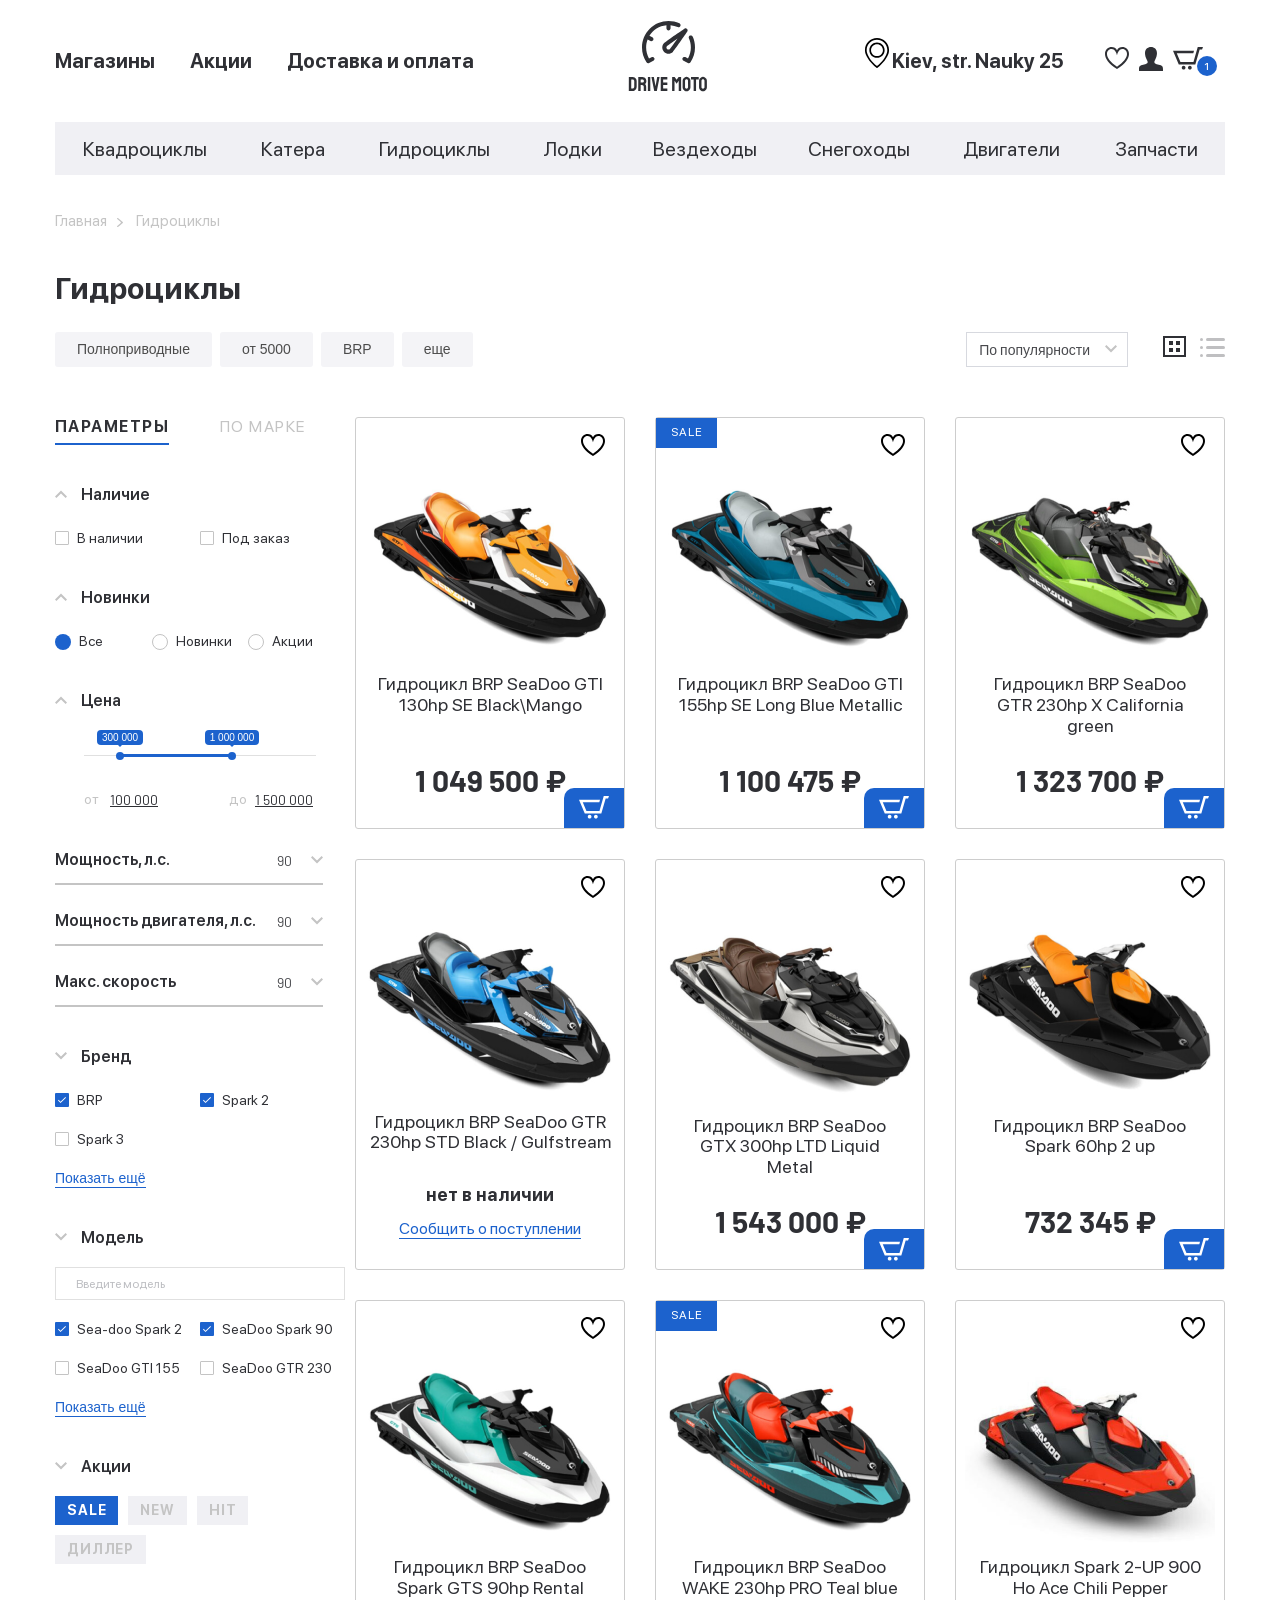
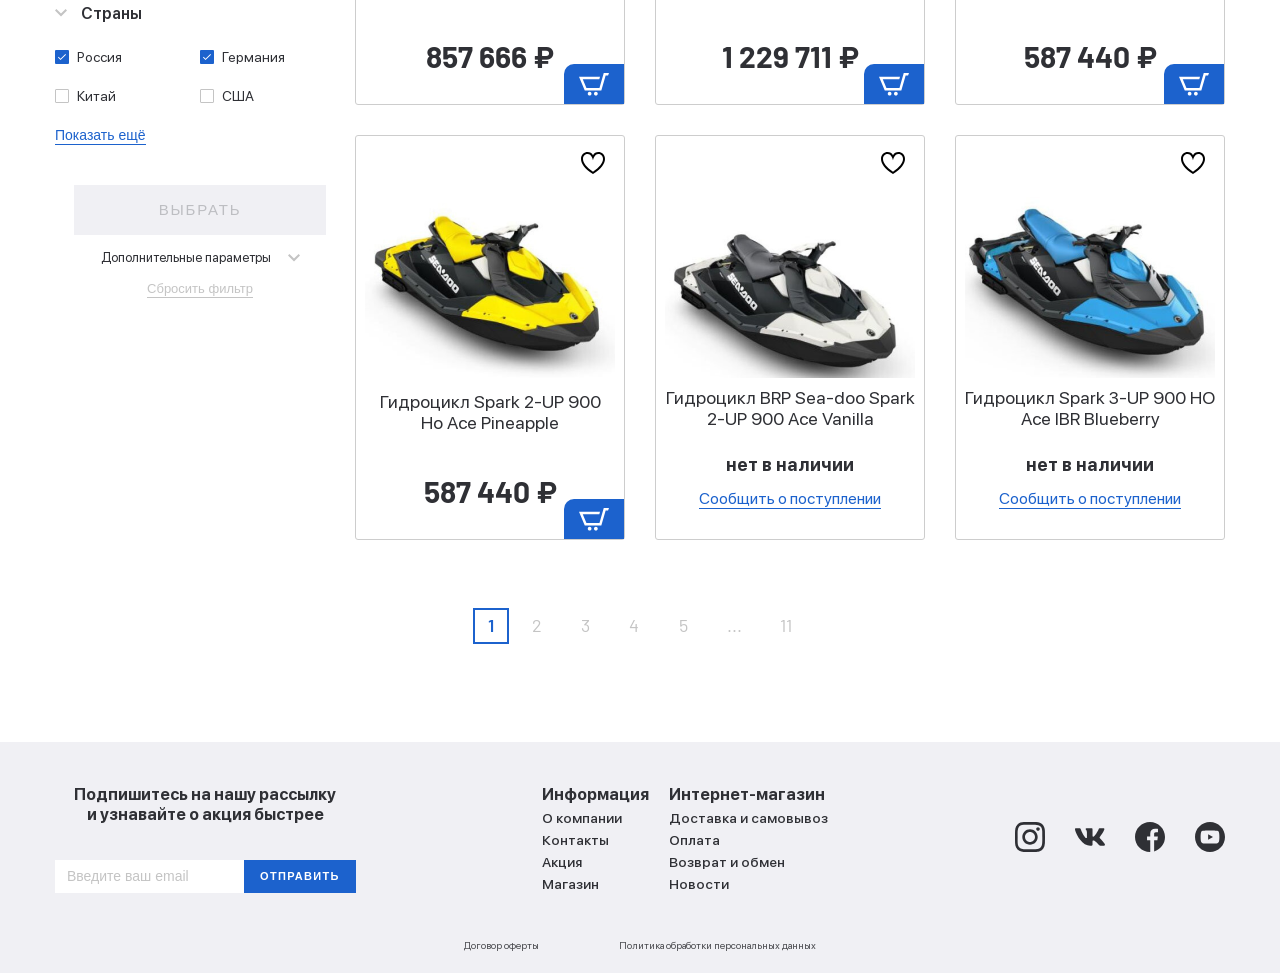
==== commit 04f2ba3d: "commit" ====
--- a/catalog.html
+++ b/catalog.html
@@ -8,12 +8,12 @@
   <link rel="stylesheet" href="css/style.min.css">
 </head>
 <body>
-    <header class="header">
-    <!--  header .header__top -->
+   <header class="header">
+    <!-- header header__top -->
     <div class="header__top">
       <div class="container">
         <div class="header__top-inner">
-          <!--  nav .menu-nav -->
+          <!-- nav menu-nav -->
           <nav class="menu-nav">
             <button class="menu__btn" type="button">
               <div class="menu__btn-line"></div>
@@ -34,21 +34,21 @@
               </li>
             </ul>
           </nav>
-          <!-- / nav.menu-nav -->
-
-          <a class="logo" href="/">
-            <img class="logo__img" src="img/logo.svg" alt="logo">
-            <img class="logo__img-mobile" src="img/logo-mobile.svg" alt="logo">
-          </a>
-
-          <!--  .header__box -->
+          <!-- / nav menu-nav -->
+
+          <a class="logo" href="/index.html">
+            <img class="logo__img" src="img/logo.svg" alt="logotip">
+            <img class="logo__img-mobile" src="img/logo-mobile.svg" alt="logotip">
+          </a>
+
+          <!--  header__box -->
           <div class="header__box">
-            <p class="header__adress">Kien,  str. Nauki  25</p>
+            <p class="header__adress">Kiev,  str. Nauky  25</p>
 
             <ul class="user-list">
               <li class="user-list__item">
                 <a class="user-list__link" href="#">
-                  <img src="img/heart.svg" alt="hard">
+                  <img src="img/heart.svg" alt="hart">
                 </a>
               </li>
 
@@ -60,14 +60,14 @@
 
               <li class="user-list__item">
                 <a class="user-list__link basket" href="#">
-                  <img src="img/basket.svg" alt="cart">
+                  <img src="img/basket.svg" alt="Cart">
                   <p class="basket__num">1</p>
                 </a>
               </li> 
             </ul>
 
           </div>
-          <!-- / .header__box -->
+          <!-- / header__box -->
 
         </div>
 
@@ -140,7 +140,7 @@
         </li>
 
         <li class=" menu-mobile__item active">
-          <a class="menu-mobile__link" href="#">
+          <a class="menu-mobile__link" href="/catalog.html">
             <p>Гидроциклы</p>
           </a>
         </li>
@@ -213,7 +213,7 @@
             </li>
 
             <li class="menu-categories__item">
-              <a class="menu-categories__link area__link" href="#" aria-label="Гидроциклы"></a>
+              <a class="menu-categories__link area__link" href="/catalog.html" aria-label="Гидроциклы"></a>
             </li>
 
             <li class="menu-categories__item">
@@ -240,7 +240,7 @@
         </div>
       </div>
     </div>
-    <!--  .header__bottom -->
+    <!--  header__bottom -->
   </header>
   
   <div class="breadcrumbs">
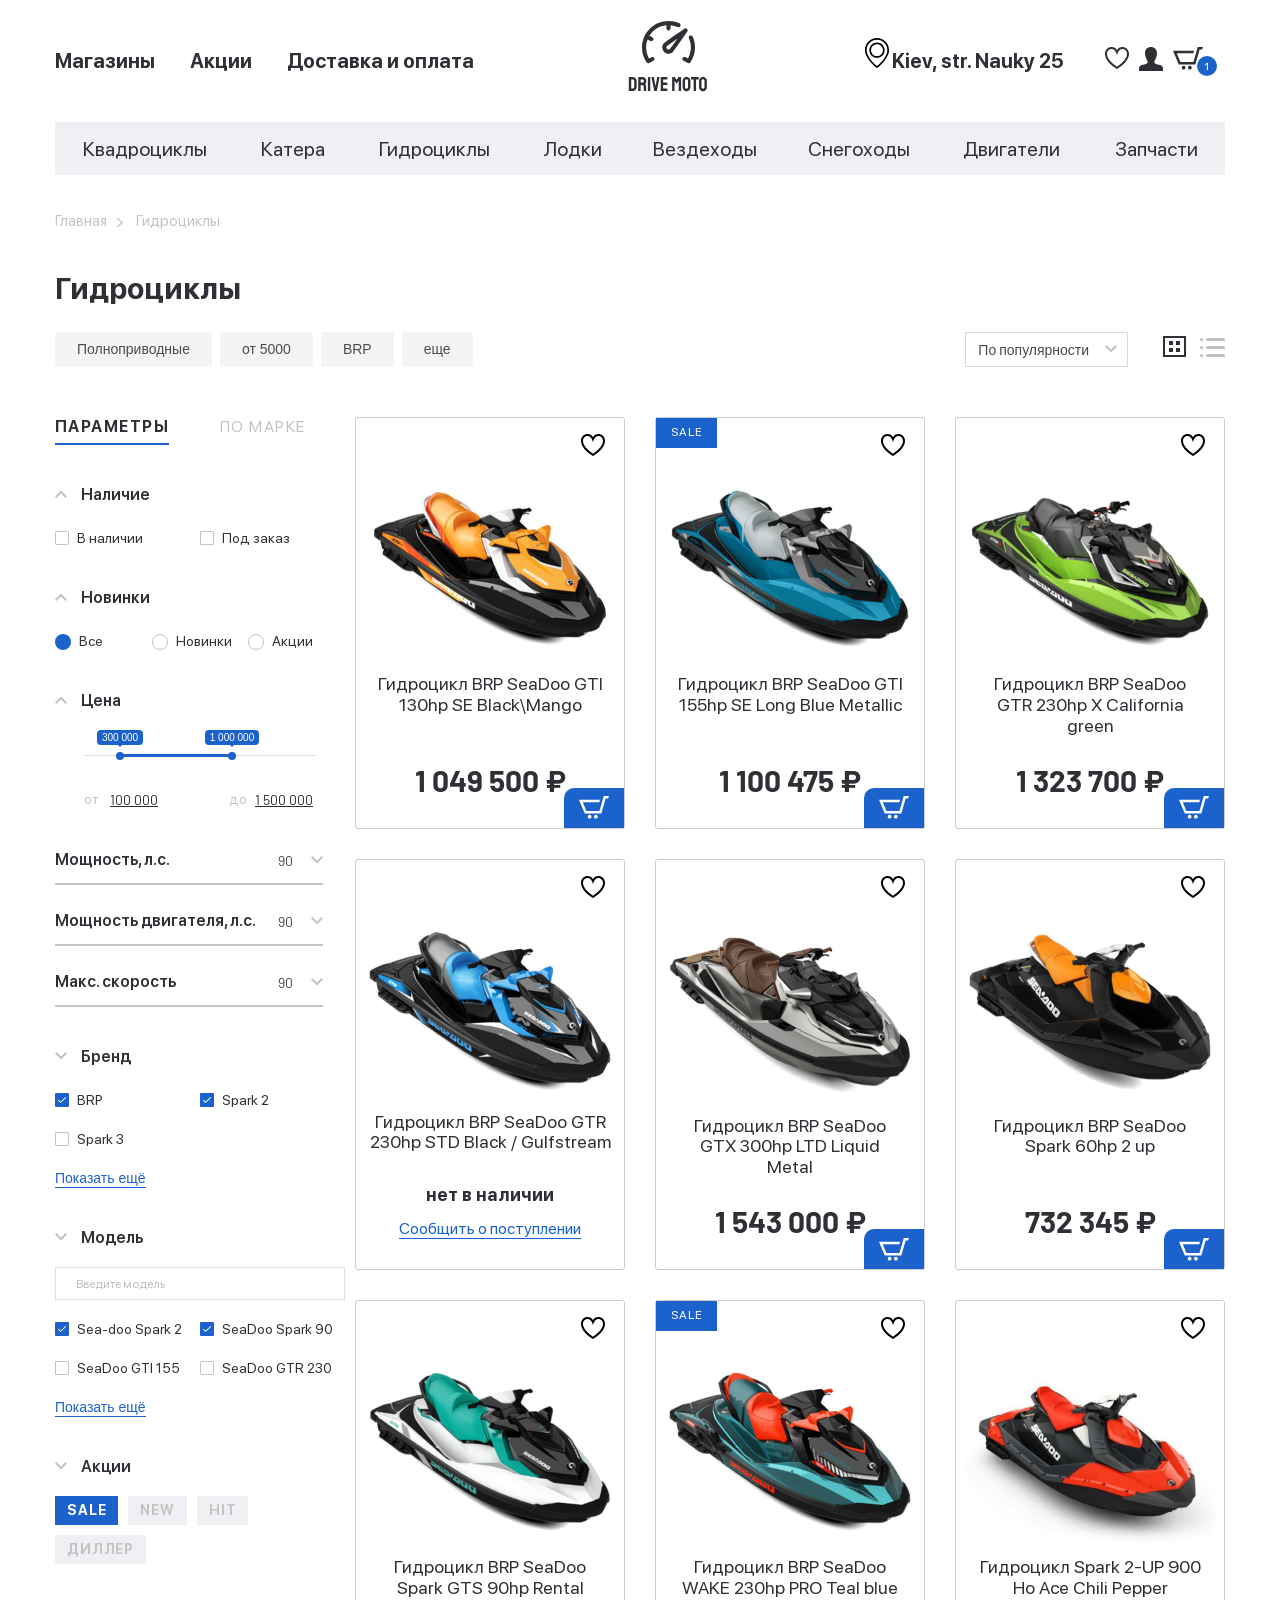
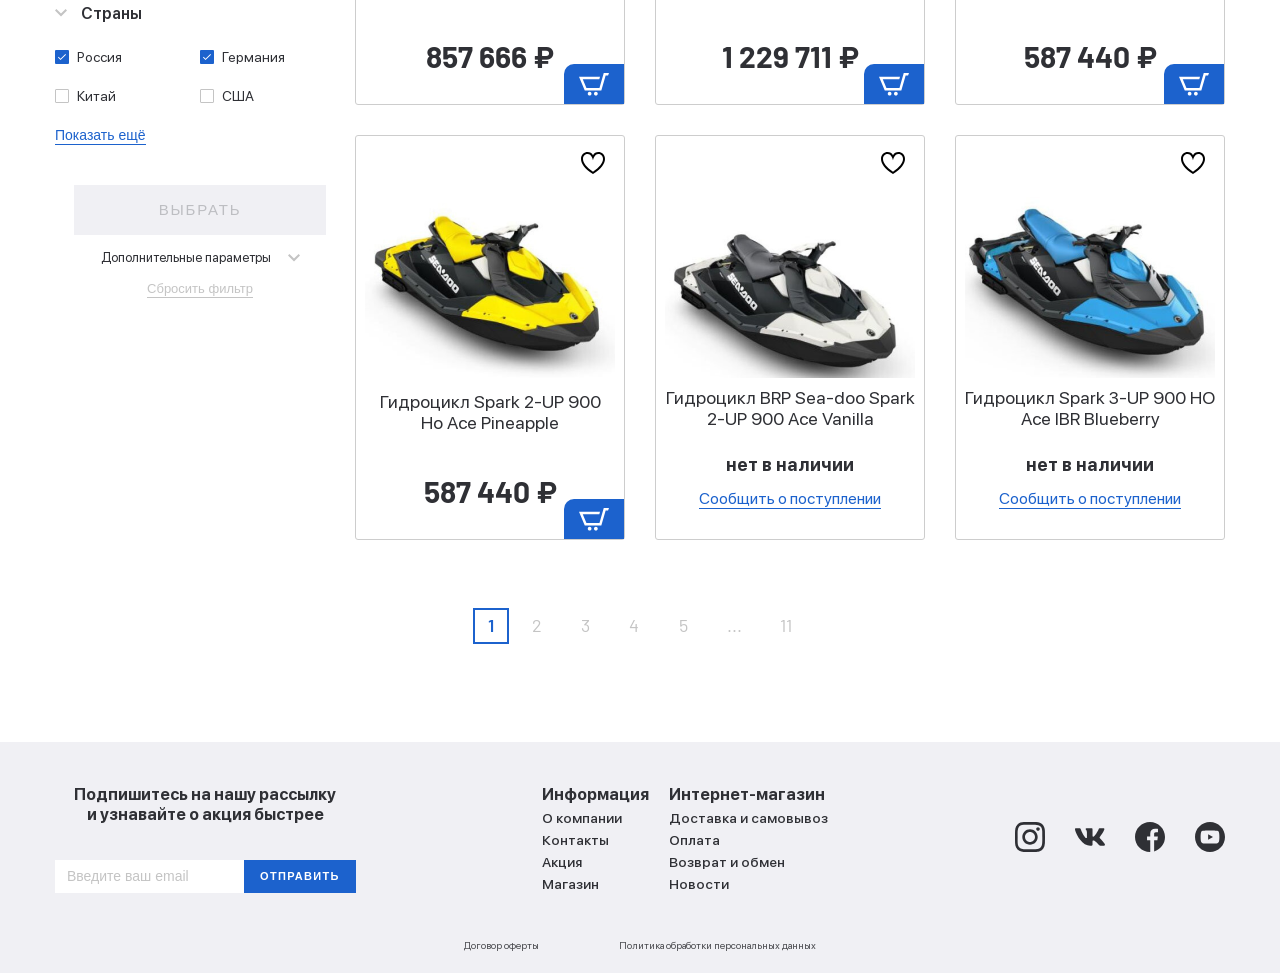
==== commit 1813fbd9: "commit" ====
--- a/catalog.html
+++ b/catalog.html
@@ -8,7 +8,7 @@
   <link rel="stylesheet" href="css/style.min.css">
 </head>
 <body>
-   <header class="header">
+ <header class="header">
     <!-- header header__top -->
     <div class="header__top">
       <div class="container">
@@ -36,7 +36,7 @@
           </nav>
           <!-- / nav menu-nav -->
 
-          <a class="logo" href="/index.html">
+          <a class="logo" href="https://mrfrunze.github.io/online-store-gidrotsikly/">
             <img class="logo__img" src="img/logo.svg" alt="logotip">
             <img class="logo__img-mobile" src="img/logo-mobile.svg" alt="logotip">
           </a>
@@ -140,7 +140,7 @@
         </li>
 
         <li class=" menu-mobile__item active">
-          <a class="menu-mobile__link" href="/catalog.html">
+          <a class="menu-mobile__link" href="https://mrfrunze.github.io/online-store-gidrotsikly/catalog.html">
             <p>Гидроциклы</p>
           </a>
         </li>
@@ -213,7 +213,7 @@
             </li>
 
             <li class="menu-categories__item">
-              <a class="menu-categories__link area__link" href="/catalog.html" aria-label="Гидроциклы"></a>
+              <a class="menu-categories__link area__link" href="https://mrfrunze.github.io/online-store-gidrotsikly/catalog.html" aria-label="Гидроциклы"></a>
             </li>
 
             <li class="menu-categories__item">
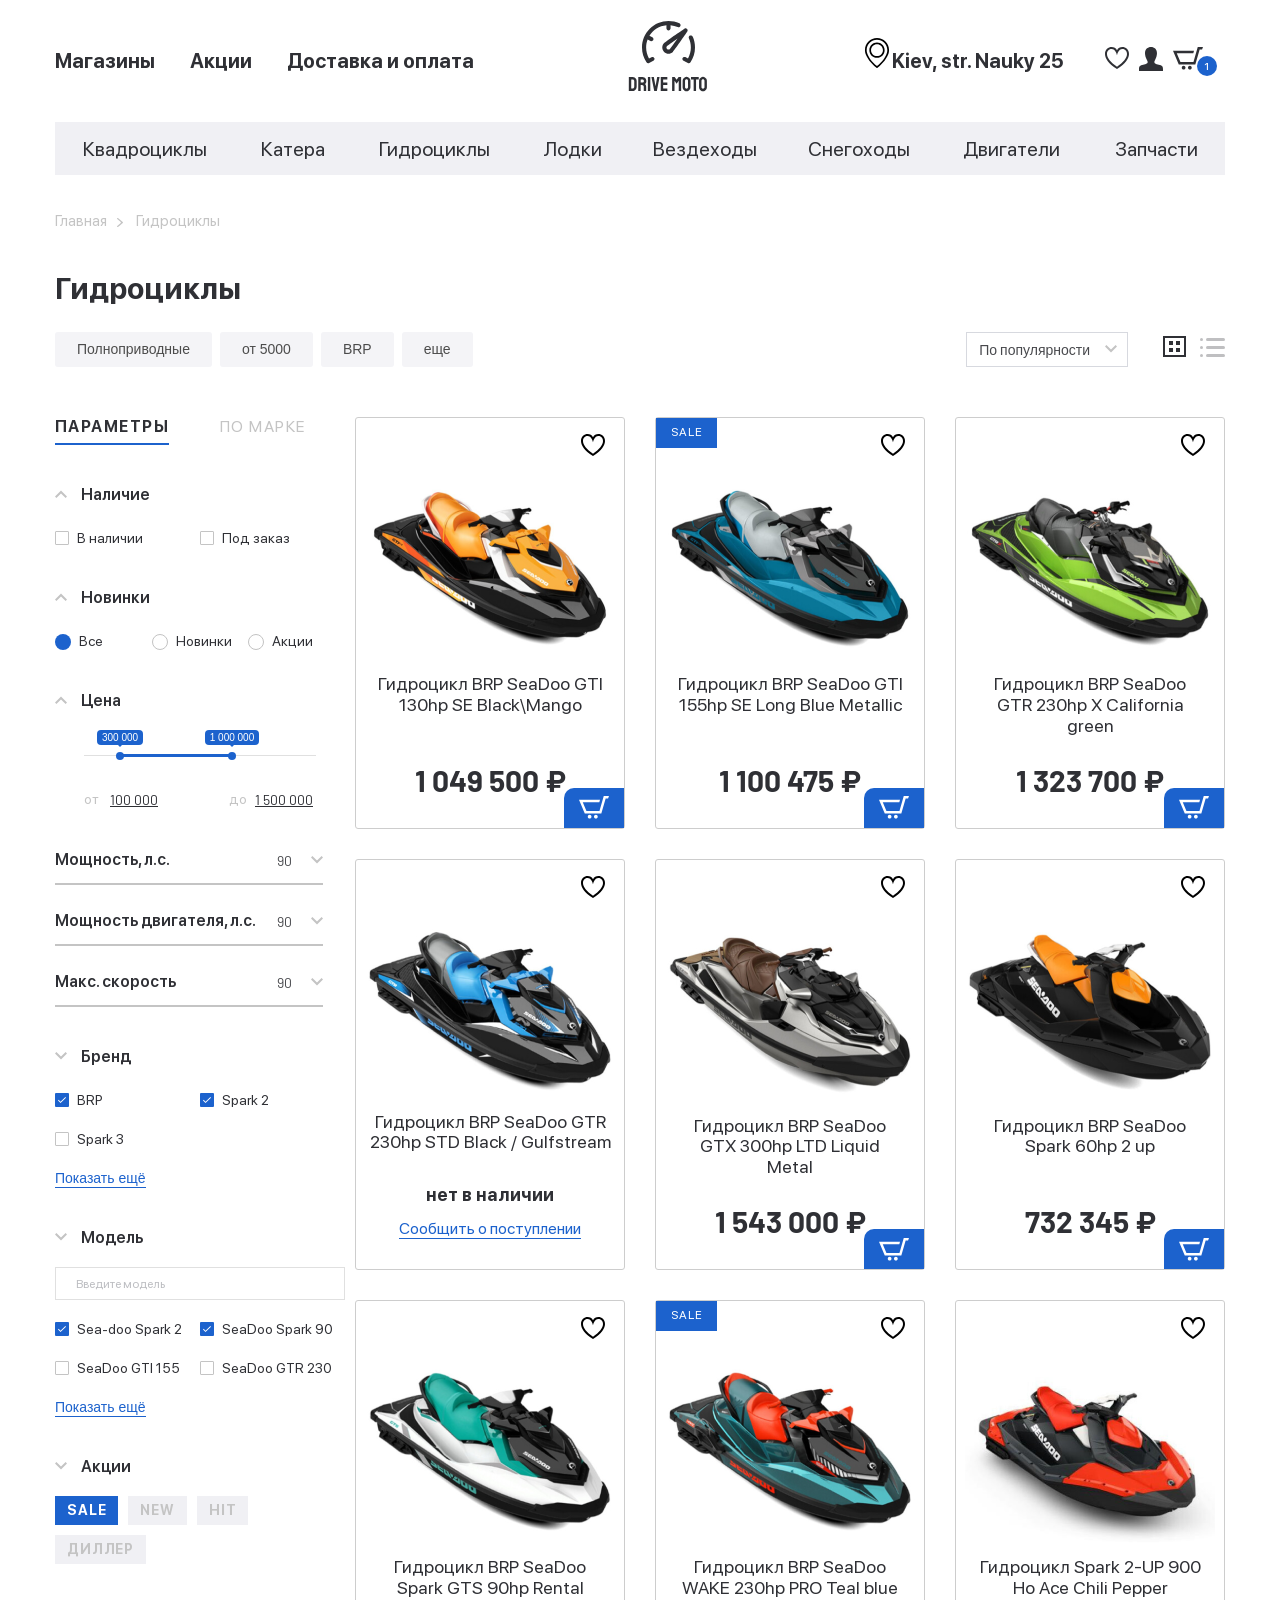
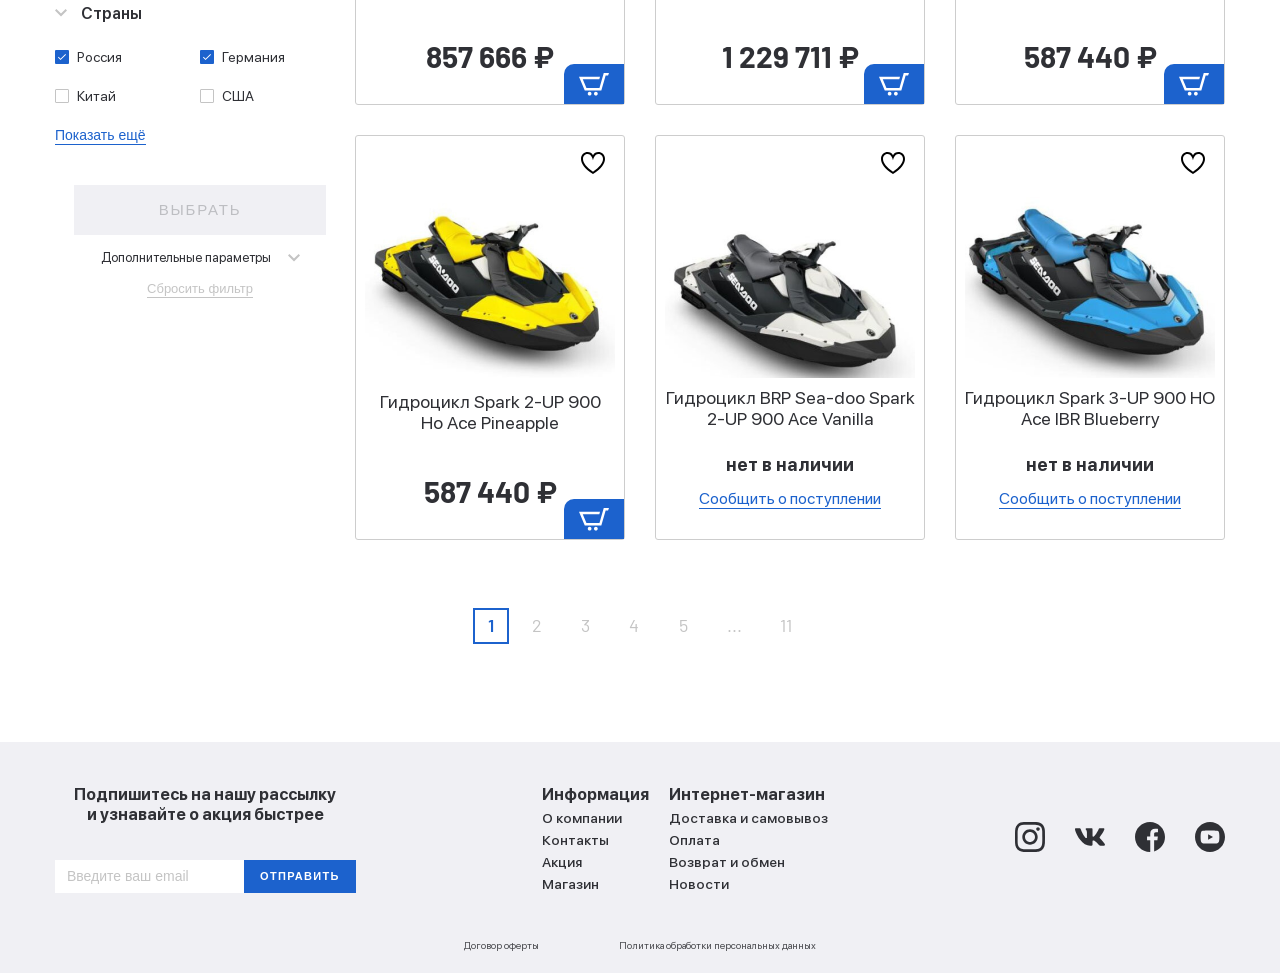
==== commit c8c1174f: "commit" ====
--- a/catalog.html
+++ b/catalog.html
@@ -579,7 +579,7 @@
           <div class="products-item__wrapper">
             <button class="products-item__favorite"></button>
 
-            <a class="products-item" href="#">
+            <a class="products-item" href="https://mrfrunze.github.io/online-store-gidrotsikly/product-card.html">
               <div class="products-item__img">
                 <img src="img/content/gidrotsikl-1.png" alt="product">
               </div>
@@ -599,7 +599,7 @@
           <div class="products-item__wrapper">
             <button class="products-item__favorite"></button>
 
-            <a class="products-item products-item--sale" href="#">
+            <a class="products-item products-item--sale" href="https://mrfrunze.github.io/online-store-gidrotsikly/product-card.html">
               <div class="products-item__img">
                 <img src="img/content/gidrotsikl-2.png" alt="product">
               </div>
@@ -619,7 +619,7 @@
           <div class="products-item__wrapper">
             <button class="products-item__favorite"></button>
 
-            <a class="products-item  " href="#">
+            <a class="products-item  " href="https://mrfrunze.github.io/online-store-gidrotsikly/product-card.html">
               <div class="products-item__img">
                 <img src="img/content/gidrotsikl-3.png" alt="product">
               </div>
@@ -639,7 +639,7 @@
           <div class="products-item__wrapper products-item__not-available">
             <button class="products-item__favorite"></button>
 
-            <a class="products-item  products-item--sale" href="#">
+            <a class="products-item  products-item--sale" href="https://mrfrunze.github.io/online-store-gidrotsikly/product-card.html">
               <div class="products-item__img">
                 <img src="img/content/gidrotsikl-4.png" alt="product">
               </div>
@@ -659,7 +659,7 @@
           <div class="products-item__wrapper">
             <button class="products-item__favorite"></button>
 
-            <a class="products-item  " href="#">
+            <a class="products-item  " href="https://mrfrunze.github.io/online-store-gidrotsikly/product-card.html">
               <div class="products-item__img">
                 <img src="img/content/gidrotsikl-5.png" alt="product">
               </div>
@@ -679,7 +679,7 @@
           <div class="products-item__wrapper">
             <button class="products-item__favorite"></button>
 
-            <a class="products-item  " href="#">
+            <a class="products-item  " href="https://mrfrunze.github.io/online-store-gidrotsikly/product-card.html">
               <div class="products-item__img">
                 <img src="img/content/gidrotsikl-6.png" alt="product">
               </div>
@@ -699,7 +699,7 @@
           <div class="products-item__wrapper">
             <button class="products-item__favorite"></button>
 
-            <a class="products-item  " href="#">
+            <a class="products-item  " href="https://mrfrunze.github.io/online-store-gidrotsikly/product-card.html">
               <div class="products-item__img">
                 <img src="img/content/gidrotsikl-7.png" alt="product">
               </div>
--- a/css/style.min.css
+++ b/css/style.min.css
@@ -1998,6 +1998,10 @@
 }
 .menu-categories__item {
   position: relative;
+  
+}
+
+.menu-categories__link{
   padding: 15px 0 14px;
 }
 .menu-categories__item:before {
